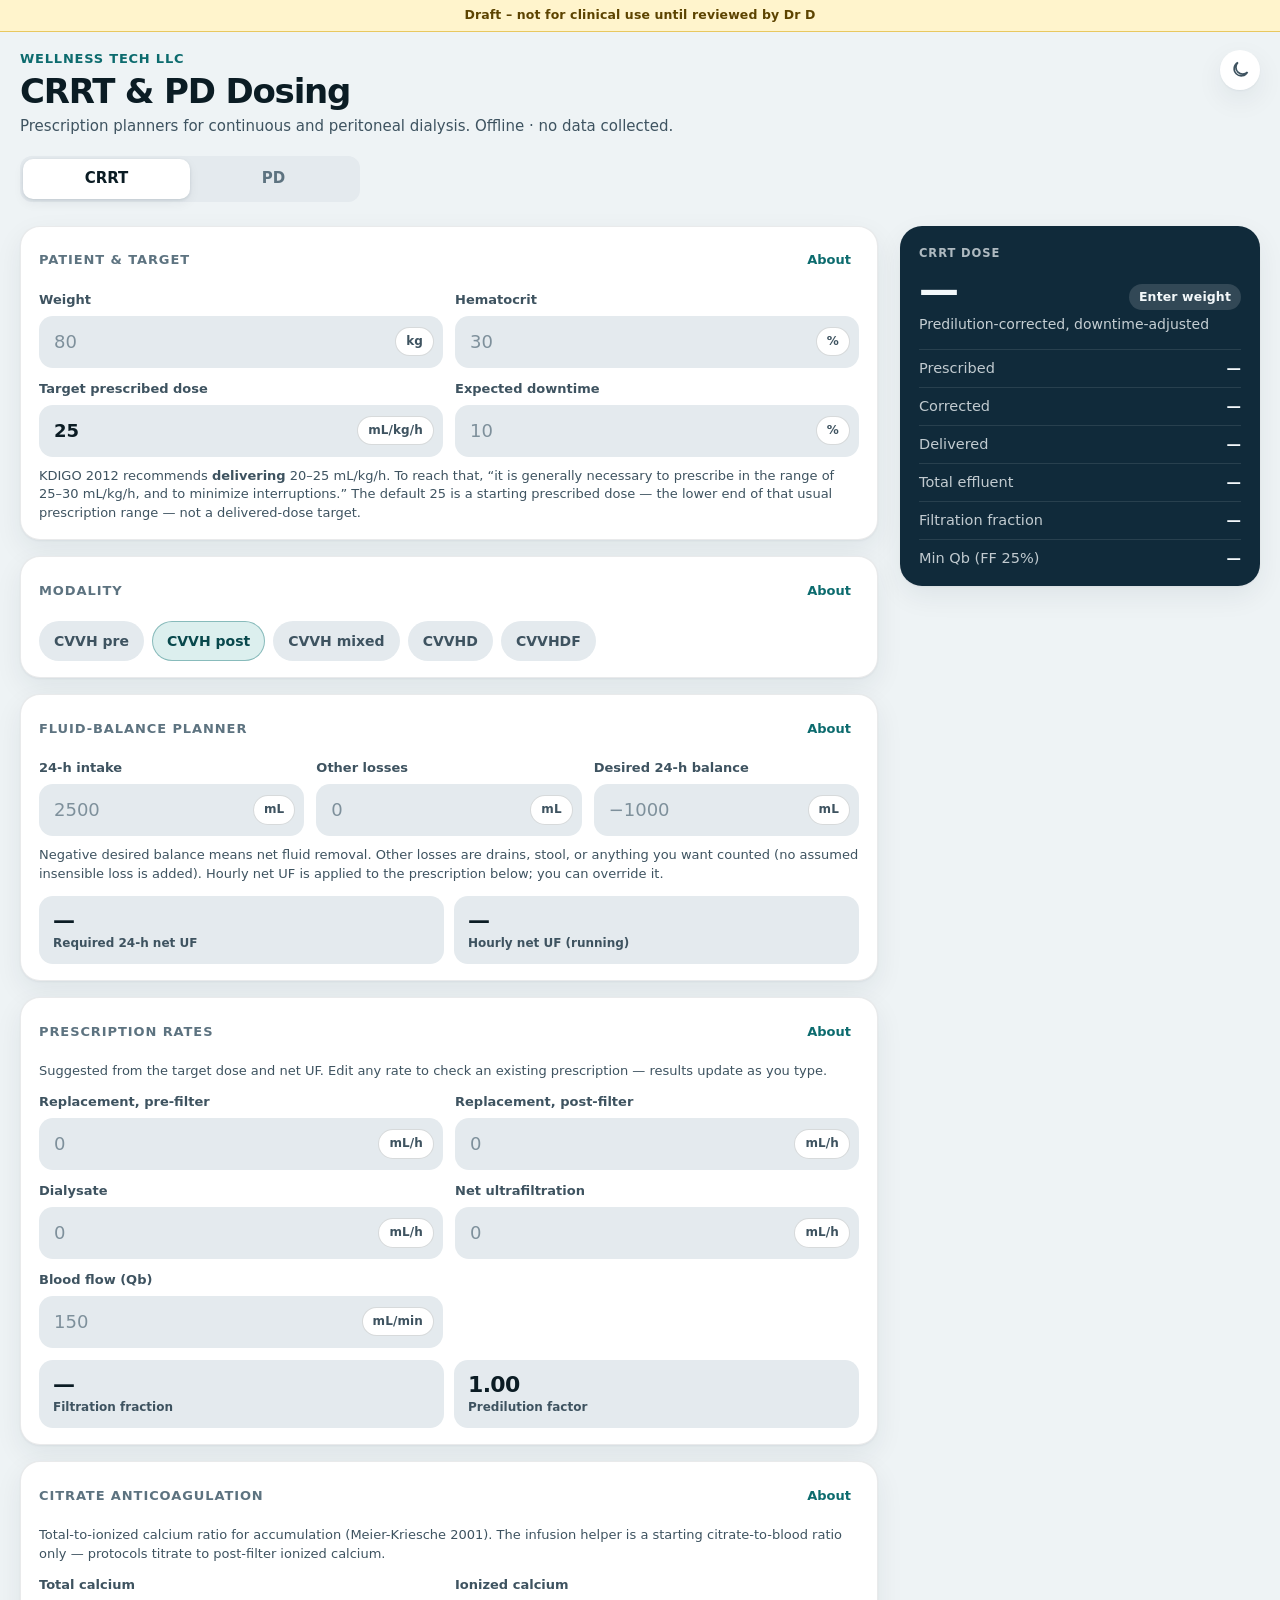
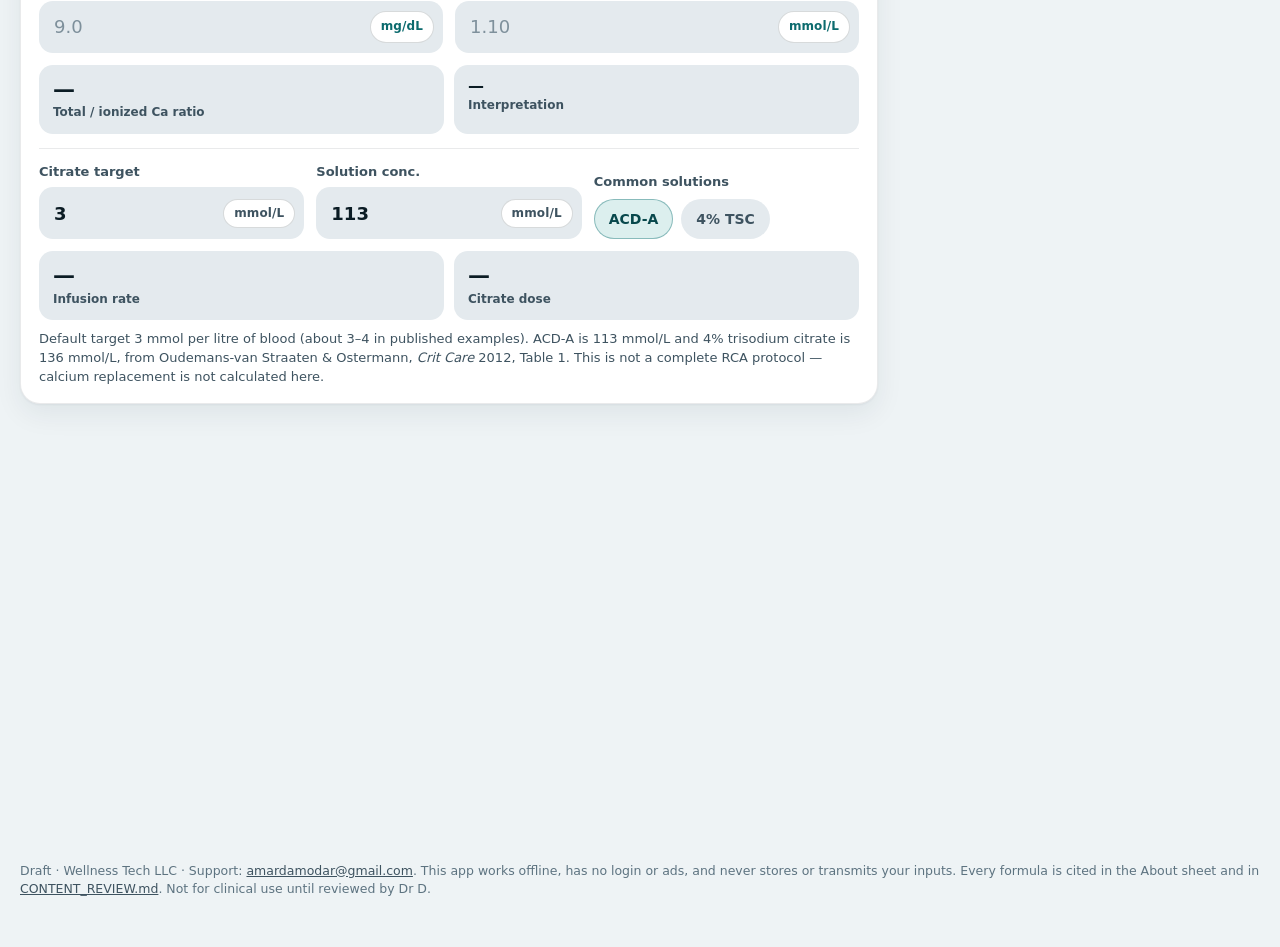
==== index.html @ 9e842cb0 "Initial draft of CRRT and PD Dosing. Offline PWA with cited CRRT and PD prescription planners, live " ====
<!DOCTYPE html>
<html lang="en">
<head>
  <meta charset="utf-8">
  <meta name="viewport" content="width=device-width, initial-scale=1, viewport-fit=cover">
  <meta name="color-scheme" content="light dark">
  <meta name="theme-color" content="#102a3a">
  <meta name="apple-mobile-web-app-capable" content="yes">
  <meta name="apple-mobile-web-app-status-bar-style" content="black-translucent">
  <meta name="apple-mobile-web-app-title" content="CRRT/PD">
  <meta name="description" content="Draft clinician tools for CRRT and peritoneal dialysis dosing. Offline, no login, no data collection. Not for clinical use until reviewed by Dr D.">
  <meta name="robots" content="noindex">
  <title>CRRT &amp; PD Dosing — Draft</title>
  <link rel="manifest" href="./manifest.json">
  <link rel="icon" type="image/png" href="./icons/favicon.png">
  <link rel="apple-touch-icon" href="./icons/apple-touch-icon.png">
  <link rel="stylesheet" href="./css/styles.css">
</head>
<body>
  <div class="draft-banner" id="draft-banner" role="status">Draft – not for clinical use until reviewed by Dr D</div>

  <header class="top">
    <div class="top-row">
      <div>
        <p class="eyebrow">Wellness Tech LLC</p>
        <h1>CRRT &amp; PD Dosing</h1>
        <p class="subhead">Prescription planners for continuous and peritoneal dialysis. Offline · no data collected.</p>
      </div>
      <button class="icon-btn" id="theme-btn" type="button" aria-label="Toggle dark mode" title="Toggle dark mode">
        <svg id="theme-icon" viewBox="0 0 24 24" fill="none" stroke="currentColor" stroke-width="2" stroke-linecap="round" aria-hidden="true">
          <path d="M21 14.5A8.5 8.5 0 1 1 9.5 3 7 7 0 0 0 21 14.5z"/>
        </svg>
      </button>
    </div>
    <div class="segment" id="tab-seg" data-value="crrt" role="tablist" aria-label="Modality">
      <div class="segment-pill" aria-hidden="true"></div>
      <button type="button" role="tab" id="tab-crrt" aria-selected="true" aria-controls="panel-crrt">CRRT</button>
      <button type="button" role="tab" id="tab-pd" aria-selected="false" aria-controls="panel-pd">PD</button>
    </div>
  </header>

  <!-- ═══════════════════════════════ CRRT ═══════════════════════════════ -->
  <section class="wrap panel active" id="panel-crrt" role="tabpanel" aria-labelledby="tab-crrt">
    <div class="col-main">

      <article class="card" id="crrt-target-card">
        <div class="card-h">
          <h2>Patient &amp; target</h2>
          <button type="button" class="about-btn" data-about="crrt-dose">About</button>
        </div>
        <div class="grid-2">
          <label class="field">
            <span class="field-label">Weight</span>
            <div class="field-control">
              <input id="c-wt" inputmode="decimal" enterkeyhint="next" autocomplete="off" placeholder="80" aria-label="Weight">
              <span class="unit-pill">kg</span>
            </div>
          </label>
          <label class="field">
            <span class="field-label">Hematocrit</span>
            <div class="field-control">
              <input id="c-hct" inputmode="decimal" enterkeyhint="next" autocomplete="off" placeholder="30" aria-label="Hematocrit">
              <span class="unit-pill">%</span>
            </div>
          </label>
          <label class="field">
            <span class="field-label">Target prescribed dose</span>
            <div class="field-control">
              <input id="c-target" inputmode="decimal" enterkeyhint="next" autocomplete="off" value="25" aria-label="Target prescribed dose">
              <span class="unit-pill">mL/kg/h</span>
            </div>
          </label>
          <label class="field">
            <span class="field-label">Expected downtime</span>
            <div class="field-control">
              <input id="c-down" inputmode="decimal" enterkeyhint="next" autocomplete="off" placeholder="10" aria-label="Expected downtime">
              <span class="unit-pill">%</span>
            </div>
          </label>
        </div>
        <p class="note">KDIGO 2012 recommends <strong>delivering</strong> 20–25 mL/kg/h. To reach that, “it is generally necessary to prescribe in the range of 25–30 mL/kg/h, and to minimize interruptions.” The default 25 is a starting prescribed dose — the lower end of that usual prescription range — not a delivered-dose target.</p>
      </article>

      <article class="card">
        <div class="card-h">
          <h2>Modality</h2>
          <button type="button" class="about-btn" data-about="crrt-modality">About</button>
        </div>
        <div class="chips" id="c-mod" role="radiogroup" aria-label="CRRT modality">
          <button type="button" class="chip" role="radio" aria-checked="false" data-mod="cvvh-pre">CVVH pre</button>
          <button type="button" class="chip is-on" role="radio" aria-checked="true" data-mod="cvvh-post">CVVH post</button>
          <button type="button" class="chip" role="radio" aria-checked="false" data-mod="cvvh-mixed">CVVH mixed</button>
          <button type="button" class="chip" role="radio" aria-checked="false" data-mod="cvvhd">CVVHD</button>
          <button type="button" class="chip" role="radio" aria-checked="false" data-mod="cvvhdf">CVVHDF</button>
        </div>
        <div class="slider-row hidden" id="c-pre-wrap">
          <div class="slider-head"><span>Predilution share of replacement</span><output id="c-pre-out">50%</output></div>
          <input type="range" id="c-pre-frac" min="0" max="100" value="50" step="5" aria-label="Predilution share of replacement">
          <p class="note">A starting split for you to adjust — not a guideline target.</p>
        </div>
        <div class="slider-row hidden" id="c-d-wrap">
          <div class="slider-head"><span>Dialysate share of remaining effluent</span><output id="c-d-out">50%</output></div>
          <input type="range" id="c-d-frac" min="0" max="100" value="50" step="5" aria-label="Dialysate share of remaining effluent">
          <p class="note">A starting split for you to adjust — not a guideline target.</p>
        </div>
      </article>

      <article class="card">
        <div class="card-h">
          <h2>Fluid-balance planner</h2>
          <button type="button" class="about-btn" data-about="crrt-uf">About</button>
        </div>
        <div class="grid-3">
          <label class="field">
            <span class="field-label">24-h intake</span>
            <div class="field-control">
              <input id="c-intake" inputmode="decimal" autocomplete="off" placeholder="2500" aria-label="24-hour intake">
              <span class="unit-pill">mL</span>
            </div>
          </label>
          <label class="field">
            <span class="field-label">Other losses</span>
            <div class="field-control">
              <input id="c-other" inputmode="decimal" autocomplete="off" placeholder="0" aria-label="Other losses">
              <span class="unit-pill">mL</span>
            </div>
          </label>
          <label class="field">
            <span class="field-label">Desired 24-h balance</span>
            <div class="field-control">
              <input id="c-bal" inputmode="decimal" autocomplete="off" placeholder="−1000" aria-label="Desired 24-hour fluid balance">
              <span class="unit-pill">mL</span>
            </div>
          </label>
        </div>
        <p class="note">Negative desired balance means net fluid removal. Other losses are drains, stool, or anything you want counted (no assumed insensible loss is added). Hourly net UF is applied to the prescription below; you can override it.</p>
        <div class="metric-grid" style="margin-top:12px">
          <div class="metric" id="c-uf-day-m"><div class="mv" id="c-uf-day">—</div><div class="ml">Required 24-h net UF</div></div>
          <div class="metric" id="c-uf-h-m"><div class="mv" id="c-uf-h">—</div><div class="ml">Hourly net UF (running)</div></div>
        </div>
      </article>

      <article class="card">
        <div class="card-h">
          <h2>Prescription rates</h2>
          <button type="button" class="about-btn" data-about="crrt-rates">About</button>
        </div>
        <p class="note" style="margin-top:0;margin-bottom:12px">Suggested from the target dose and net UF. Edit any rate to check an existing prescription — results update as you type.</p>
        <div class="grid-2">
          <label class="field">
            <span class="field-label">Replacement, pre-filter</span>
            <div class="field-control">
              <input id="c-qpre" inputmode="decimal" autocomplete="off" placeholder="0" aria-label="Pre-filter replacement">
              <span class="unit-pill">mL/h</span>
            </div>
          </label>
          <label class="field">
            <span class="field-label">Replacement, post-filter</span>
            <div class="field-control">
              <input id="c-qpost" inputmode="decimal" autocomplete="off" placeholder="0" aria-label="Post-filter replacement">
              <span class="unit-pill">mL/h</span>
            </div>
          </label>
          <label class="field">
            <span class="field-label">Dialysate</span>
            <div class="field-control">
              <input id="c-qd" inputmode="decimal" autocomplete="off" placeholder="0" aria-label="Dialysate rate">
              <span class="unit-pill">mL/h</span>
            </div>
          </label>
          <label class="field">
            <span class="field-label">Net ultrafiltration</span>
            <div class="field-control">
              <input id="c-qnet" inputmode="decimal" autocomplete="off" placeholder="0" aria-label="Net ultrafiltration">
              <span class="unit-pill">mL/h</span>
            </div>
          </label>
          <label class="field">
            <span class="field-label">Blood flow (Qb)</span>
            <div class="field-control">
              <input id="c-qb" inputmode="decimal" autocomplete="off" placeholder="150" aria-label="Blood flow">
              <span class="unit-pill">mL/min</span>
            </div>
          </label>
        </div>
        <p class="note" id="c-qb-hint"></p>
        <div class="metric-grid" style="margin-top:12px">
          <div class="metric" id="c-ff-m"><div class="mv" id="c-ff">—</div><div class="ml">Filtration fraction</div></div>
          <div class="metric"><div class="mv" id="c-df">—</div><div class="ml">Predilution factor</div></div>
        </div>
      </article>

      <article class="card">
        <div class="card-h">
          <h2>Citrate anticoagulation</h2>
          <button type="button" class="about-btn" data-about="citrate">About</button>
        </div>
        <p class="note" style="margin-top:0;margin-bottom:12px">Total-to-ionized calcium ratio for accumulation (Meier-Kriesche 2001). The infusion helper is a starting citrate-to-blood ratio only — protocols titrate to post-filter ionized calcium.</p>
        <div class="grid-2">
          <label class="field">
            <span class="field-label">Total calcium</span>
            <div class="field-control">
              <input id="c-tca" inputmode="decimal" autocomplete="off" placeholder="9.0" aria-label="Total calcium">
              <button type="button" class="unit-pill btn" id="c-tca-u" data-unit="mg/dL" aria-label="Total calcium unit">mg/dL</button>
            </div>
          </label>
          <label class="field">
            <span class="field-label">Ionized calcium</span>
            <div class="field-control">
              <input id="c-ica" inputmode="decimal" autocomplete="off" placeholder="1.10" aria-label="Ionized calcium">
              <button type="button" class="unit-pill btn" id="c-ica-u" data-unit="mmol/L" aria-label="Ionized calcium unit">mmol/L</button>
            </div>
          </label>
        </div>
        <div class="metric-grid" style="margin-top:12px">
          <div class="metric" id="c-ratio-m"><div class="mv" id="c-ratio">—</div><div class="ml">Total / ionized Ca ratio</div></div>
          <div class="metric"><div class="mv" id="c-ratio-st" style="font-size:16px">—</div><div class="ml">Interpretation</div></div>
        </div>
        <hr class="sep">
        <div class="grid-3">
          <label class="field">
            <span class="field-label">Citrate target</span>
            <div class="field-control">
              <input id="c-cit-t" inputmode="decimal" autocomplete="off" value="3" aria-label="Citrate target in blood">
              <span class="unit-pill">mmol/L</span>
            </div>
          </label>
          <label class="field">
            <span class="field-label">Solution conc.</span>
            <div class="field-control">
              <input id="c-cit-s" inputmode="decimal" autocomplete="off" value="113" aria-label="Citrate solution concentration">
              <span class="unit-pill">mmol/L</span>
            </div>
          </label>
          <div class="field" style="justify-content:flex-end">
            <span class="field-label">Common solutions</span>
            <div class="chips" style="margin-top:2px">
              <button type="button" class="chip is-on" id="c-acda" data-sol="113">ACD-A</button>
              <button type="button" class="chip" id="c-tsc" data-sol="136">4% TSC</button>
            </div>
          </div>
        </div>
        <div class="metric-grid" style="margin-top:12px">
          <div class="metric"><div class="mv" id="c-cit-r">—</div><div class="ml">Infusion rate</div></div>
          <div class="metric"><div class="mv" id="c-cit-m">—</div><div class="ml">Citrate dose</div></div>
        </div>
        <p class="note">Default target 3 mmol per litre of blood (about 3–4 in published examples). ACD-A is 113 mmol/L and 4% trisodium citrate is 136 mmol/L, from Oudemans-van Straaten &amp; Ostermann, <em>Crit Care</em> 2012, Table 1. This is not a complete RCA protocol — calcium replacement is not calculated here.</p>
      </article>
    </div>

    <aside class="sticky-result" id="c-sticky" aria-live="polite">
      <div class="kicker">CRRT dose</div>
      <div class="result-hero">
        <div><span class="value" id="c-hero">—</span><span class="unit" id="c-hero-u"></span></div>
        <span class="status-chip info" id="c-hero-chip">Enter weight</span>
      </div>
      <p class="result-label" id="c-hero-lbl">Delivered effluent dose</p>
      <div class="result-rows">
        <div class="result-row"><span class="rk">Prescribed</span><span class="rv" id="c-r-pres">—</span></div>
        <div class="result-row"><span class="rk">Corrected</span><span class="rv" id="c-r-corr">—</span></div>
        <div class="result-row"><span class="rk">Delivered</span><span class="rv" id="c-r-del">—</span></div>
        <div class="result-row"><span class="rk">Total effluent</span><span class="rv" id="c-r-qeff">—</span></div>
        <div class="result-row"><span class="rk">Filtration fraction</span><span class="rv" id="c-r-ff">—</span></div>
        <div class="result-row"><span class="rk">Min Qb (FF 25%)</span><span class="rv" id="c-r-qbmin">—</span></div>
      </div>
    </aside>
  </section>

  <!-- ═══════════════════════════════ PD ═══════════════════════════════ -->
  <section class="wrap panel" id="panel-pd" role="tabpanel" aria-labelledby="tab-pd" hidden>
    <div class="col-main">

      <article class="card">
        <div class="card-h">
          <h2>Patient</h2>
          <button type="button" class="about-btn" data-about="pd-anthro">About</button>
        </div>
        <div class="grid-2">
          <label class="field">
            <span class="field-label">Age</span>
            <div class="field-control">
              <input id="p-age" inputmode="decimal" autocomplete="off" placeholder="60" aria-label="Age">
              <span class="unit-pill">years</span>
            </div>
          </label>
          <div class="field">
            <span class="field-label">Sex</span>
            <div class="chips" id="p-sex" role="radiogroup" aria-label="Sex" style="margin-top:4px">
              <button type="button" class="chip is-on" role="radio" aria-checked="true" data-sex="m">Male</button>
              <button type="button" class="chip" role="radio" aria-checked="false" data-sex="f">Female</button>
            </div>
          </div>
          <label class="field">
            <span class="field-label">Height</span>
            <div class="field-control">
              <input id="p-ht" inputmode="decimal" autocomplete="off" placeholder="170" aria-label="Height">
              <span class="unit-pill">cm</span>
            </div>
          </label>
          <label class="field">
            <span class="field-label">Weight</span>
            <div class="field-control">
              <input id="p-wt" inputmode="decimal" autocomplete="off" placeholder="70" aria-label="Weight">
              <span class="unit-pill">kg</span>
            </div>
          </label>
        </div>
        <div class="metric-grid" style="margin-top:12px">
          <div class="metric"><div class="mv" id="p-v">—</div><div class="ml">Watson V (urea volume)</div></div>
          <div class="metric"><div class="mv" id="p-bsa">—</div><div class="ml">BSA Mosteller (DuBois shown)</div></div>
        </div>
      </article>

      <article class="card">
        <div class="card-h">
          <h2>Prescription planner</h2>
          <button type="button" class="about-btn" data-about="pd-rx">About</button>
        </div>
        <div class="chips" id="p-mod" role="radiogroup" aria-label="PD modality">
          <button type="button" class="chip is-on" role="radio" aria-checked="true" data-pmod="capd">CAPD</button>
          <button type="button" class="chip" role="radio" aria-checked="false" data-pmod="apd">APD</button>
        </div>

        <div id="p-capd" style="margin-top:14px">
          <div class="grid-3">
            <label class="field">
              <span class="field-label">Exchanges</span>
              <div class="field-control">
                <input id="p-nex" inputmode="decimal" autocomplete="off" value="4" aria-label="Number of CAPD exchanges">
                <span class="unit-pill">/day</span>
              </div>
            </label>
            <label class="field">
              <span class="field-label">Fill volume</span>
              <div class="field-control">
                <input id="p-fill" inputmode="decimal" autocomplete="off" value="2" aria-label="CAPD fill volume">
                <span class="unit-pill">L</span>
              </div>
            </label>
            <label class="field">
              <span class="field-label">Dwell</span>
              <div class="field-control">
                <input id="p-dwell" inputmode="decimal" autocomplete="off" value="6" aria-label="CAPD dwell">
                <span class="unit-pill">h</span>
              </div>
            </label>
          </div>
          <div class="grid-2" style="margin-top:12px">
            <label class="field">
              <span class="field-label">Dextrose (day bags)</span>
              <div class="field-control">
                <input id="p-dex" inputmode="decimal" autocomplete="off" value="2.5" aria-label="Day-bag dextrose percent">
                <span class="unit-pill">%</span>
              </div>
            </label>
            <div class="field">
              <span class="field-label">Long-dwell icodextrin</span>
              <div class="chips" style="margin-top:4px">
                <button type="button" class="chip" id="p-ico" aria-pressed="false">Icodextrin 7.5%, 1 bag</button>
              </div>
            </div>
          </div>
        </div>

        <div id="p-apd" class="hidden" style="margin-top:14px">
          <div class="grid-3">
            <label class="field">
              <span class="field-label">Night cycles</span>
              <div class="field-control">
                <input id="p-cyc" inputmode="decimal" autocomplete="off" value="5" aria-label="Night cycles">
                <span class="unit-pill"></span>
              </div>
            </label>
            <label class="field">
              <span class="field-label">Night fill</span>
              <div class="field-control">
                <input id="p-nfill" inputmode="decimal" autocomplete="off" value="2" aria-label="Night fill volume">
                <span class="unit-pill">L</span>
              </div>
            </label>
            <label class="field">
              <span class="field-label">Night dwell</span>
              <div class="field-control">
                <input id="p-ndwell" inputmode="decimal" autocomplete="off" value="1.5" aria-label="Night dwell">
                <span class="unit-pill">h</span>
              </div>
            </label>
            <label class="field">
              <span class="field-label">Night dextrose</span>
              <div class="field-control">
                <input id="p-ndex" inputmode="decimal" autocomplete="off" value="1.5" aria-label="Night dextrose percent">
                <span class="unit-pill">%</span>
              </div>
            </label>
            <label class="field">
              <span class="field-label">Last fill (day)</span>
              <div class="field-control">
                <input id="p-lfill" inputmode="decimal" autocomplete="off" value="2" aria-label="Last fill volume">
                <span class="unit-pill">L</span>
              </div>
            </label>
            <label class="field">
              <span class="field-label">Last-fill dwell</span>
              <div class="field-control">
                <input id="p-ldwell" inputmode="decimal" autocomplete="off" value="14" aria-label="Last fill dwell">
                <span class="unit-pill">h</span>
              </div>
            </label>
          </div>
          <div class="chips" style="margin-top:12px">
            <button type="button" class="chip is-on" id="p-lico" aria-pressed="true">Last fill: icodextrin 7.5%</button>
          </div>
        </div>

        <div class="grid-2" style="margin-top:12px">
          <label class="field">
            <span class="field-label">24-h net ultrafiltration</span>
            <div class="field-control">
              <input id="p-uf" inputmode="decimal" autocomplete="off" placeholder="1.0" aria-label="24-hour net ultrafiltration">
              <span class="unit-pill">L</span>
            </div>
          </label>
          <div class="metric" style="align-self:end">
            <div class="mv" id="p-vol">—</div>
            <div class="ml">Instilled / estimated drain</div>
          </div>
        </div>
      </article>

      <article class="card">
        <div class="card-h">
          <h2>Clearances</h2>
          <button type="button" class="about-btn" data-about="pd-ktv">About</button>
        </div>
        <p class="note" style="margin-top:0;margin-bottom:12px">Enter D/P urea from a <strong>24-hour collection on this prescription</strong>. A 4-hour PET D/P will overestimate clearance on short APD cycles — this planner does not apply an uncited dwell-time adjustment.</p>
        <div class="grid-2">
          <label class="field">
            <span class="field-label">D/P urea (24-h)</span>
            <div class="field-control">
              <input id="p-dpur" inputmode="decimal" autocomplete="off" placeholder="0.90" aria-label="D over P urea">
              <span class="unit-pill">ratio</span>
            </div>
          </label>
          <label class="field">
            <span class="field-label">D/P creatinine (24-h)</span>
            <div class="field-control">
              <input id="p-dpcr" inputmode="decimal" autocomplete="off" placeholder="0.70" aria-label="D over P creatinine">
              <span class="unit-pill">ratio</span>
            </div>
          </label>
          <label class="field">
            <span class="field-label">24-h urine volume</span>
            <div class="field-control">
              <input id="p-uvol" inputmode="decimal" autocomplete="off" placeholder="0" aria-label="24-hour urine volume">
              <span class="unit-pill">L</span>
            </div>
          </label>
          <label class="field">
            <span class="field-label">U/P urea</span>
            <div class="field-control">
              <input id="p-upur" inputmode="decimal" autocomplete="off" placeholder="" aria-label="U over P urea">
              <span class="unit-pill">ratio</span>
            </div>
          </label>
          <label class="field">
            <span class="field-label">U/P creatinine</span>
            <div class="field-control">
              <input id="p-upcr" inputmode="decimal" autocomplete="off" placeholder="" aria-label="U over P creatinine">
              <span class="unit-pill">ratio</span>
            </div>
          </label>
        </div>
        <div class="metric-grid" style="margin-top:12px">
          <div class="metric" id="p-ktv-m"><div class="mv" id="p-ktv">—</div><div class="ml">Weekly Kt/V urea (total)</div></div>
          <div class="metric"><div class="mv" id="p-crcl">—</div><div class="ml">Weekly CrCl (L/wk/1.73 m²)</div></div>
        </div>
        <div class="callout" id="p-ispd" hidden></div>
        <p class="note" id="p-ktv-detail"></p>
      </article>

      <article class="card">
        <div class="card-h">
          <h2>PET interpretation</h2>
          <button type="button" class="about-btn" data-about="pet">About</button>
        </div>
        <div class="grid-2">
          <label class="field">
            <span class="field-label">4-h D/P creatinine</span>
            <div class="field-control">
              <input id="p-pet-dp" inputmode="decimal" autocomplete="off" placeholder="0.65" aria-label="Four-hour D over P creatinine">
              <span class="unit-pill">ratio</span>
            </div>
          </label>
          <label class="field">
            <span class="field-label">4-h D/D₀ glucose</span>
            <div class="field-control">
              <input id="p-pet-dd" inputmode="decimal" autocomplete="off" placeholder="0.38" aria-label="Four-hour D over D0 glucose">
              <span class="unit-pill">ratio</span>
            </div>
          </label>
        </div>
        <p class="note">Or enter concentrations and we will compute the ratios.</p>
        <div class="grid-2">
          <label class="field">
            <span class="field-label">Dialysate Cr (4 h)</span>
            <div class="field-control">
              <input id="p-pet-dcr" inputmode="decimal" autocomplete="off" aria-label="Dialysate creatinine at 4 hours">
              <span class="unit-pill">same unit</span>
            </div>
          </label>
          <label class="field">
            <span class="field-label">Plasma Cr</span>
            <div class="field-control">
              <input id="p-pet-pcr" inputmode="decimal" autocomplete="off" aria-label="Plasma creatinine">
              <span class="unit-pill">same unit</span>
            </div>
          </label>
          <label class="field">
            <span class="field-label">Dialysate glucose (4 h)</span>
            <div class="field-control">
              <input id="p-pet-g4" inputmode="decimal" autocomplete="off" aria-label="Dialysate glucose at 4 hours">
              <span class="unit-pill">same unit</span>
            </div>
          </label>
          <label class="field">
            <span class="field-label">Dialysate glucose (0 h)</span>
            <div class="field-control">
              <input id="p-pet-g0" inputmode="decimal" autocomplete="off" aria-label="Dialysate glucose at 0 hours">
              <span class="unit-pill">same unit</span>
            </div>
          </label>
        </div>
        <div class="grid-2" style="margin-top:12px">
          <label class="field">
            <span class="field-label">4-h PET net UF</span>
            <div class="field-control">
              <input id="p-pet-uf" inputmode="decimal" autocomplete="off" placeholder="" aria-label="PET net ultrafiltration">
              <span class="unit-pill">mL</span>
            </div>
          </label>
          <div class="field">
            <span class="field-label">PET glucose / dextrose</span>
            <div class="chips" id="p-pet-dex" role="radiogroup" aria-label="PET dextrose" style="margin-top:4px">
              <button type="button" class="chip is-on" role="radio" aria-checked="true" data-petdex="2.5">2.5% / 2.27%</button>
              <button type="button" class="chip" role="radio" aria-checked="false" data-petdex="4.25">4.25% / 3.86%</button>
            </div>
          </div>
        </div>
        <div style="margin-top:14px">
          <span class="badge" id="p-pet-badge">—</span>
          <span class="badge" id="p-pet-glu" style="margin-left:6px" hidden></span>
        </div>
        <div class="callout" id="p-pet-imp" hidden></div>
        <p class="note" id="p-pet-notes"></p>
      </article>

      <article class="card">
        <div class="card-h">
          <h2>Fluid balance &amp; exposure</h2>
          <button type="button" class="about-btn" data-about="pd-fluid">About</button>
        </div>
        <div class="grid-2">
          <label class="field">
            <span class="field-label">24-h intake</span>
            <div class="field-control">
              <input id="p-intake" inputmode="decimal" autocomplete="off" placeholder="2000" aria-label="PD 24-hour intake">
              <span class="unit-pill">mL</span>
            </div>
          </label>
          <label class="field">
            <span class="field-label">Other losses</span>
            <div class="field-control">
              <input id="p-other" inputmode="decimal" autocomplete="off" placeholder="0" aria-label="PD other losses">
              <span class="unit-pill">mL</span>
            </div>
          </label>
        </div>
        <div class="metric-grid" style="margin-top:12px">
          <div class="metric" id="p-bal-m"><div class="mv" id="p-bal">—</div><div class="ml">Estimated 24-h fluid balance</div></div>
          <div class="metric"><div class="mv" id="p-glu">—</div><div class="ml">Dextrose instilled (not absorbed)</div></div>
          <div class="metric"><div class="mv" id="p-ico-g">—</div><div class="ml">Icodextrin instilled</div></div>
        </div>
        <p class="note">Grams are labeled instilled exposure, not absorption. Absorbed glucose is omitted because a cited method for a mixed daily prescription would need measured drain glucose.</p>
      </article>
    </div>

    <aside class="sticky-result" id="p-sticky" aria-live="polite">
      <div class="kicker">PD weekly Kt/V urea</div>
      <div class="result-hero">
        <div><span class="value" id="p-hero">—</span><span class="unit" id="p-hero-u"></span></div>
        <span class="status-chip info" id="p-hero-chip">Enter V and D/P</span>
      </div>
      <p class="result-label">Person-centred (ISPD 2020), not a single cutoff</p>
      <div class="result-rows">
        <div class="result-row"><span class="rk">Peritoneal Kt/V</span><span class="rv" id="p-r-p">—</span></div>
        <div class="result-row"><span class="rk">Residual Kt/V</span><span class="rv" id="p-r-r">—</span></div>
        <div class="result-row"><span class="rk">Historical 1.7 figure</span><span class="rv" id="p-r-17">—</span></div>
        <div class="result-row"><span class="rk">CrCl (Mosteller)</span><span class="rv" id="p-r-cr">—</span></div>
        <div class="result-row"><span class="rk">CrCl (DuBois)</span><span class="rv" id="p-r-crd">—</span></div>
        <div class="result-row"><span class="rk">Drain for historical 1.7</span><span class="rv" id="p-r-dr">—</span></div>
      </div>
    </aside>
  </section>

  <div class="dock" id="dock" aria-hidden="false">
    <div>
      <div class="dl" id="dock-l">Delivered CRRT dose</div>
      <div><span class="dv" id="dock-v">—</span><span class="du" id="dock-u"></span></div>
    </div>
    <span class="status-chip info" id="dock-chip">Enter weight</span>
  </div>

  <footer class="foot">
    <p>Draft · Wellness Tech LLC · Support:
      <a href="mailto:amardamodar@gmail.com">amardamodar@gmail.com</a>.
      This app works offline, has no login or ads, and never stores or transmits your inputs.
      Every formula is cited in the About sheet and in
      <a href="./CONTENT_REVIEW.md">CONTENT_REVIEW.md</a>.
      Not for clinical use until reviewed by Dr D.
    </p>
  </footer>

  <div class="overlay" id="overlay" hidden></div>
  <div class="sheet" id="sheet" role="dialog" aria-modal="true" aria-labelledby="sheet-title" hidden>
    <div class="sheet-handle" aria-hidden="true"></div>
    <button type="button" class="sheet-close" id="sheet-close" aria-label="Close">×</button>
    <h3 id="sheet-title"></h3>
    <div id="sheet-body"></div>
  </div>

  <script src="./js/config.js"></script>
  <script src="./js/formulas.js"></script>
  <script src="./js/app.js"></script>
  <script>
    if ("serviceWorker" in navigator) {
      window.addEventListener("load", function () {
        navigator.serviceWorker.register("./sw.js");
      });
    }
  </script>
</body>
</html>
---- css/styles.css ----
/* CRRT & PD Dosing — native-feeling, calm teal/navy. No medical math here. */

:root {
  --bg: #eef3f5;
  --bg-elevated: #ffffff;
  --bg-sunken: #e4eaee;
  --ink: #0b1c24;
  --ink-secondary: #3e5360;
  --ink-tertiary: #5d7380;
  --teal: #0c6b6e;
  --teal-deep: #08484c;
  --teal-soft: #dcefee;
  --teal-mid: #14908c;
  --navy: #102a3a;
  --amber: #9a4d08;
  --amber-bg: #fff1d6;
  --amber-ink: #6b3500;
  --red: #b42318;
  --red-bg: #fdeceb;
  --red-ink: #8b1a12;
  --green: #0e6f4c;
  --green-bg: #e3f5ed;
  --green-ink: #0a5a3d;
  --draft-bg: #fff4cc;
  --draft-ink: #5c4300;
  --draft-border: #e8c860;
  --hairline: rgba(11, 28, 36, 0.09);
  --hairline-strong: rgba(11, 28, 36, 0.16);
  --shadow: 0 1px 2px rgba(16, 42, 58, 0.05), 0 10px 28px rgba(16, 42, 58, 0.07);
  --shadow-sheet: 0 -8px 40px rgba(16, 42, 58, 0.18);
  --radius-card: 20px;
  --radius-ctl: 14px;
  --radius-pill: 999px;
  --field-h: 52px;
  --seg-h: 40px;
  --font: -apple-system, BlinkMacSystemFont, "SF Pro Display", "SF Pro Text",
    "Segoe UI", system-ui, "Helvetica Neue", Helvetica, Arial, sans-serif;
  --ease: cubic-bezier(0.22, 1, 0.36, 1);
  --dur: 220ms;
  --safe-t: env(safe-area-inset-top, 0px);
  --safe-b: env(safe-area-inset-bottom, 0px);
  --safe-l: env(safe-area-inset-left, 0px);
  --safe-r: env(safe-area-inset-right, 0px);
  --sticky-h: 76px;
  color-scheme: light;
}

[data-theme="dark"] {
  --bg: #071016;
  --bg-elevated: #101a22;
  --bg-sunken: #0b141b;
  --ink: #e8f0f3;
  --ink-secondary: #b0c2cb;
  --ink-tertiary: #87a0ab;
  --teal: #3dbab4;
  --teal-deep: #1f8a85;
  --teal-soft: #153230;
  --teal-mid: #4fd0c9;
  --navy: #c5d8e0;
  --amber: #f0b354;
  --amber-bg: #3a2a12;
  --amber-ink: #f8d7a0;
  --red: #f07167;
  --red-bg: #3a1614;
  --red-ink: #f5b4af;
  --green: #4ecf97;
  --green-bg: #123328;
  --green-ink: #b6ecd4;
  --draft-bg: #3a3110;
  --draft-ink: #f3e1a0;
  --draft-border: #7a6820;
  --hairline: rgba(232, 240, 243, 0.1);
  --hairline-strong: rgba(232, 240, 243, 0.18);
  --shadow: 0 1px 2px rgba(0, 0, 0, 0.3), 0 12px 32px rgba(0, 0, 0, 0.35);
  --shadow-sheet: 0 -8px 40px rgba(0, 0, 0, 0.5);
  color-scheme: dark;
}

@media (prefers-color-scheme: dark) {
  :root:not([data-theme="light"]) {
    --bg: #071016;
    --bg-elevated: #101a22;
    --bg-sunken: #0b141b;
    --ink: #e8f0f3;
    --ink-secondary: #b0c2cb;
    --ink-tertiary: #87a0ab;
    --teal: #3dbab4;
    --teal-deep: #1f8a85;
    --teal-soft: #153230;
    --teal-mid: #4fd0c9;
    --navy: #c5d8e0;
    --amber: #f0b354;
    --amber-bg: #3a2a12;
    --amber-ink: #f8d7a0;
    --red: #f07167;
    --red-bg: #3a1614;
    --red-ink: #f5b4af;
    --green: #4ecf97;
    --green-bg: #123328;
    --green-ink: #b6ecd4;
    --draft-bg: #3a3110;
    --draft-ink: #f3e1a0;
    --draft-border: #7a6820;
    --hairline: rgba(232, 240, 243, 0.1);
    --hairline-strong: rgba(232, 240, 243, 0.18);
    --shadow: 0 1px 2px rgba(0, 0, 0, 0.3), 0 12px 32px rgba(0, 0, 0, 0.35);
    --shadow-sheet: 0 -8px 40px rgba(0, 0, 0, 0.5);
    color-scheme: dark;
  }
}

* { box-sizing: border-box; margin: 0; padding: 0; }

html, body {
  background: var(--bg);
  color: var(--ink);
  font-family: var(--font);
  font-size: 16px;
  line-height: 1.45;
  -webkit-font-smoothing: antialiased;
  -moz-osx-font-smoothing: grayscale;
  min-height: 100%;
  min-height: 100dvh;
}

body {
  padding-top: var(--safe-t);
  padding-bottom: calc(var(--safe-b) + var(--sticky-h) + 12px);
  padding-left: var(--safe-l);
  padding-right: var(--safe-r);
}

img, svg { display: block; max-width: 100%; }
button { font: inherit; color: inherit; background: none; border: 0; cursor: pointer; }
a { color: var(--teal); }

/* ── Draft banner ── */
.draft-banner {
  position: sticky;
  top: var(--safe-t);
  z-index: 40;
  background: var(--draft-bg);
  color: var(--draft-ink);
  border-bottom: 1px solid var(--draft-border);
  text-align: center;
  font-size: 12.5px;
  font-weight: 600;
  letter-spacing: 0.01em;
  padding: 7px 16px;
  line-height: 1.35;
}

/* ── Header ── */
.top {
  max-width: 1180px;
  margin: 0 auto;
  padding: 18px 20px 8px;
}
.top-row {
  display: flex;
  align-items: flex-start;
  justify-content: space-between;
  gap: 12px;
}
.eyebrow {
  font-size: 13px;
  font-weight: 600;
  letter-spacing: 0.06em;
  text-transform: uppercase;
  color: var(--teal);
  margin-bottom: 4px;
}
h1 {
  font-size: 34px;
  font-weight: 700;
  letter-spacing: -0.035em;
  line-height: 1.1;
  color: var(--ink);
}
.subhead {
  margin-top: 6px;
  color: var(--ink-secondary);
  font-size: 15px;
}
.icon-btn {
  width: 40px;
  height: 40px;
  border-radius: 50%;
  display: grid;
  place-items: center;
  background: var(--bg-elevated);
  box-shadow: var(--shadow);
  color: var(--ink-secondary);
  flex-shrink: 0;
  transition: transform var(--dur) var(--ease), background var(--dur) var(--ease);
}
.icon-btn:hover { transform: scale(1.04); }
.icon-btn:focus-visible { outline: 2px solid var(--teal); outline-offset: 2px; }
.icon-btn svg { width: 20px; height: 20px; }

/* ── Segmented control ── */
.segment {
  position: relative;
  display: grid;
  grid-template-columns: 1fr 1fr;
  background: var(--bg-sunken);
  border-radius: 12px;
  padding: 3px;
  height: calc(var(--seg-h) + 6px);
  margin: 18px 0 8px;
  isolation: isolate;
}
.segment-pill {
  position: absolute;
  top: 3px;
  left: 3px;
  width: calc(50% - 3px);
  height: var(--seg-h);
  background: var(--bg-elevated);
  border-radius: 10px;
  box-shadow: 0 1px 3px rgba(16, 42, 58, 0.12), 0 4px 12px rgba(16, 42, 58, 0.06);
  transform: translateX(0);
  transition: transform var(--dur) var(--ease);
  z-index: 0;
  pointer-events: none;
}
.segment[data-value="pd"] .segment-pill { transform: translateX(100%); }
.segment button {
  position: relative;
  z-index: 1;
  border-radius: 10px;
  font-weight: 600;
  font-size: 15px;
  color: var(--ink-tertiary);
  transition: color var(--dur) var(--ease);
}
.segment button[aria-selected="true"] { color: var(--ink); }
.segment button:focus-visible { outline: 2px solid var(--teal); outline-offset: -2px; }

/* ── Layout ── */
.wrap {
  max-width: 1180px;
  margin: 0 auto;
  padding: 8px 20px 24px;
  display: grid;
  gap: 16px;
}
@media (min-width: 960px) {
  body { padding-bottom: calc(var(--safe-b) + 24px); }
  .wrap {
    grid-template-columns: 1fr 360px;
    align-items: start;
    gap: 22px;
  }
  .col-main { display: contents; }
  .col-main > * { grid-column: 1; }
  .sticky-result {
    grid-column: 2;
    grid-row: 1 / span 20;
    position: sticky;
    top: calc(var(--safe-t) + 48px);
    align-self: start;
  }
}

.panel { display: none; }
.panel.active { display: block; }
.panel.active .col-main,
.panel.active.wrap { display: grid; gap: 16px; }
@media (min-width: 960px) {
  .panel.active.wrap {
    grid-template-columns: 1fr 360px;
    gap: 22px;
  }
}

/* ── Cards ── */
.card {
  background: var(--bg-elevated);
  border-radius: var(--radius-card);
  box-shadow: var(--shadow);
  padding: 18px 18px 16px;
  border: 1px solid var(--hairline);
}
.card + .card { margin-top: 0; }
.col-main { display: grid; gap: 16px; }
.card-h {
  display: flex;
  align-items: baseline;
  justify-content: space-between;
  gap: 8px;
  margin-bottom: 14px;
}
.card-h h2 {
  font-size: 13px;
  font-weight: 700;
  letter-spacing: 0.07em;
  text-transform: uppercase;
  color: var(--ink-tertiary);
}
.about-btn {
  font-size: 13px;
  font-weight: 600;
  color: var(--teal);
  padding: 4px 8px;
  border-radius: 8px;
  min-height: 32px;
}
.about-btn:hover { background: var(--teal-soft); }
.about-btn:focus-visible { outline: 2px solid var(--teal); outline-offset: 1px; }

.note, .caveat {
  font-size: 13px;
  color: var(--ink-secondary);
  margin-top: 10px;
  line-height: 1.45;
}
.caveat strong { color: var(--ink); font-weight: 600; }

/* ── Fields ── */
.grid-2, .grid-3 {
  display: grid;
  gap: 12px;
}
.grid-2 { grid-template-columns: 1fr 1fr; }
.grid-3 { grid-template-columns: 1fr 1fr 1fr; }
@media (max-width: 520px) {
  .grid-3 { grid-template-columns: 1fr 1fr; }
  .grid-3 .span-2 { grid-column: 1 / -1; }
}

.field { display: flex; flex-direction: column; gap: 6px; }
.field-label {
  font-size: 13px;
  font-weight: 600;
  color: var(--ink-secondary);
}
.field-control {
  display: flex;
  align-items: center;
  height: var(--field-h);
  background: var(--bg-sunken);
  border-radius: var(--radius-ctl);
  border: 1.5px solid transparent;
  transition: border-color var(--dur) var(--ease), background var(--dur) var(--ease), box-shadow var(--dur) var(--ease);
  overflow: hidden;
}
.field-control:focus-within {
  border-color: var(--teal);
  background: var(--bg-elevated);
  box-shadow: 0 0 0 3px color-mix(in srgb, var(--teal) 25%, transparent);
}
.field-control input {
  flex: 1;
  min-width: 0;
  height: 100%;
  border: 0;
  background: transparent;
  color: var(--ink);
  font-family: inherit;
  font-size: 18px;
  font-weight: 560;
  font-variant-numeric: tabular-nums;
  padding: 0 14px;
  outline: none;
  -webkit-appearance: none;
  appearance: none;
}
.field-control input::placeholder { color: var(--ink-tertiary); font-weight: 450; opacity: 0.75; }
.unit-pill {
  flex-shrink: 0;
  margin-right: 8px;
  padding: 5px 10px;
  border-radius: var(--radius-pill);
  background: var(--bg-elevated);
  border: 1px solid var(--hairline-strong);
  color: var(--ink-secondary);
  font-size: 12px;
  font-weight: 650;
  letter-spacing: 0.01em;
  white-space: nowrap;
}
.unit-pill.btn {
  cursor: pointer;
  color: var(--teal-deep);
  min-height: 32px;
}
[data-theme="dark"] .unit-pill.btn,
:root:not([data-theme="light"]) .unit-pill.btn { color: var(--teal); }
.unit-pill.btn:hover { border-color: var(--teal); }
.unit-pill.btn:focus-visible { outline: 2px solid var(--teal); outline-offset: 1px; }

/* ── Chips / modality ── */
.chips {
  display: flex;
  flex-wrap: wrap;
  gap: 8px;
}
.chip {
  min-height: 40px;
  padding: 8px 14px;
  border-radius: var(--radius-pill);
  background: var(--bg-sunken);
  color: var(--ink-secondary);
  font-weight: 600;
  font-size: 14px;
  border: 1.5px solid transparent;
  transition: background var(--dur) var(--ease), color var(--dur) var(--ease), border-color var(--dur) var(--ease), transform var(--dur) var(--ease);
}
.chip:hover { transform: translateY(-1px); }
.chip[aria-pressed="true"], .chip.is-on {
  background: var(--teal-soft);
  color: var(--teal-deep);
  border-color: color-mix(in srgb, var(--teal) 40%, transparent);
}
[data-theme="dark"] .chip[aria-pressed="true"],
[data-theme="dark"] .chip.is-on { color: var(--teal-mid); }
.chip:focus-visible { outline: 2px solid var(--teal); outline-offset: 2px; }

/* ── Slider ── */
.slider-row { margin-top: 12px; }
.slider-head {
  display: flex;
  justify-content: space-between;
  font-size: 13px;
  font-weight: 600;
  color: var(--ink-secondary);
  margin-bottom: 6px;
}
.slider-head output { color: var(--ink); font-variant-numeric: tabular-nums; }
input[type="range"] {
  -webkit-appearance: none;
  appearance: none;
  width: 100%;
  height: 6px;
  border-radius: 99px;
  background: var(--bg-sunken);
  outline: none;
}
input[type="range"]::-webkit-slider-thumb {
  -webkit-appearance: none;
  width: 24px;
  height: 24px;
  border-radius: 50%;
  background: var(--teal);
  border: 3px solid var(--bg-elevated);
  box-shadow: 0 1px 4px rgba(16, 42, 58, 0.25);
  cursor: pointer;
}
input[type="range"]:focus-visible::-webkit-slider-thumb { outline: 2px solid var(--teal); outline-offset: 2px; }

/* ── Results ── */
.sticky-result {
  background: var(--navy);
  color: #f3f8fa;
  border-radius: 22px;
  padding: 18px 18px 16px;
  box-shadow: var(--shadow);
  border: 1px solid transparent;
}
[data-theme="dark"] .sticky-result,
:root:not([data-theme="light"]) .sticky-result {
  background: #163140;
  color: #eef6f8;
}
@media (prefers-color-scheme: light) {
  :root:not([data-theme="dark"]) .sticky-result { background: #102a3a; color: #f3f8fa; }
}

.sticky-result .kicker {
  font-size: 11.5px;
  font-weight: 700;
  letter-spacing: 0.08em;
  text-transform: uppercase;
  opacity: 0.7;
  margin-bottom: 8px;
}
.result-hero {
  display: flex;
  align-items: baseline;
  justify-content: space-between;
  gap: 8px;
  margin-bottom: 4px;
}
.result-hero .value {
  font-size: 40px;
  font-weight: 700;
  letter-spacing: -0.04em;
  font-variant-numeric: tabular-nums;
  line-height: 1;
}
.result-hero .unit {
  font-size: 15px;
  font-weight: 600;
  opacity: 0.75;
  margin-left: 6px;
}
.result-label {
  font-size: 14px;
  opacity: 0.8;
  margin-bottom: 12px;
}
.status-chip {
  display: inline-flex;
  align-items: center;
  gap: 6px;
  padding: 5px 10px;
  border-radius: var(--radius-pill);
  font-size: 12.5px;
  font-weight: 650;
  letter-spacing: 0.01em;
  background: rgba(255, 255, 255, 0.12);
  color: inherit;
}
.status-chip.ok { background: #1e7a56; color: #e8fff4; }
.status-chip.warn { background: #9a5a08; color: #fff6e6; }
.status-chip.bad { background: #9b2a22; color: #ffeceb; }
.status-chip.info { background: rgba(255, 255, 255, 0.14); }

.result-rows { margin-top: 14px; display: grid; gap: 8px; }
.result-row {
  display: flex;
  justify-content: space-between;
  align-items: baseline;
  gap: 12px;
  font-size: 14.5px;
  padding-top: 8px;
  border-top: 1px solid rgba(255, 255, 255, 0.1);
}
.result-row .rk { opacity: 0.78; }
.result-row .rv {
  font-weight: 650;
  font-variant-numeric: tabular-nums;
  text-align: right;
}

/* Mobile bottom sticky compact bar (hidden on desktop) */
.dock {
  display: none;
}
@media (max-width: 959px) {
  .dock {
    display: flex;
    align-items: center;
    justify-content: space-between;
    gap: 12px;
    position: fixed;
    left: 0;
    right: 0;
    bottom: 0;
    z-index: 35;
    padding: 10px 18px calc(10px + var(--safe-b));
    background: #102a3a;
    color: #f3f8fa;
    box-shadow: 0 -8px 28px rgba(16, 42, 58, 0.25);
  }
  [data-theme="dark"] .dock,
  :root:not([data-theme="light"]) .dock { background: #163140; }
  .dock .dv {
    font-size: 22px;
    font-weight: 700;
    letter-spacing: -0.03em;
    font-variant-numeric: tabular-nums;
  }
  .dock .du { font-size: 12px; opacity: 0.75; margin-left: 4px; font-weight: 600; }
  .dock .dl { font-size: 11px; opacity: 0.7; }
  .sticky-result { /* still shown in flow on mobile, dock duplicates hero */
  }
}

/* Status blocks inside cards */
.metric-grid {
  display: grid;
  grid-template-columns: 1fr 1fr;
  gap: 10px;
}
.metric {
  background: var(--bg-sunken);
  border-radius: 14px;
  padding: 12px 14px;
}
.metric .mv {
  font-size: 24px;
  font-weight: 700;
  letter-spacing: -0.03em;
  font-variant-numeric: tabular-nums;
  color: var(--ink);
  line-height: 1.15;
}
.metric .mu { font-size: 12px; font-weight: 600; color: var(--ink-tertiary); margin-left: 3px; }
.metric .ml { font-size: 12px; font-weight: 600; color: var(--ink-secondary); margin-top: 2px; }
.metric.warn { background: var(--amber-bg); }
.metric.warn .mv { color: var(--amber-ink); }
.metric.bad { background: var(--red-bg); }
.metric.bad .mv { color: var(--red-ink); }
.metric.ok { background: var(--green-bg); }
.metric.ok .mv { color: var(--green-ink); }

.rate-list { display: grid; gap: 10px; }
.rate-line {
  display: grid;
  grid-template-columns: 1fr auto;
  gap: 10px;
  align-items: center;
}

/* ── PET category badge ── */
.badge {
  display: inline-flex;
  align-items: center;
  padding: 6px 12px;
  border-radius: var(--radius-pill);
  font-weight: 700;
  font-size: 14px;
  background: var(--teal-soft);
  color: var(--teal-deep);
}
.badge.high { background: var(--amber-bg); color: var(--amber-ink); }
.badge.low { background: #e4edf6; color: #1e3a54; }
[data-theme="dark"] .badge.low,
:root:not([data-theme="light"]) .badge.low { background: #1a2c3a; color: #b9d0e0; }

.callout {
  margin-top: 12px;
  padding: 12px 14px;
  border-radius: 14px;
  background: var(--teal-soft);
  color: var(--ink);
  font-size: 14px;
  line-height: 1.5;
}
.callout.warn { background: var(--amber-bg); color: var(--amber-ink); }
.callout.bad { background: var(--red-bg); color: var(--red-ink); }

/* ── About sheet ── */
.overlay {
  position: fixed;
  inset: 0;
  background: rgba(8, 16, 22, 0.45);
  z-index: 60;
  opacity: 0;
  pointer-events: none;
  transition: opacity var(--dur) var(--ease);
  -webkit-backdrop-filter: blur(6px);
  backdrop-filter: blur(6px);
}
.overlay.open { opacity: 1; pointer-events: auto; }
.sheet {
  position: fixed;
  z-index: 61;
  left: 50%;
  bottom: 0;
  transform: translate(-50%, 110%);
  width: min(640px, 100%);
  max-height: min(86dvh, 820px);
  overflow: auto;
  background: var(--bg-elevated);
  color: var(--ink);
  border-radius: 22px 22px 0 0;
  box-shadow: var(--shadow-sheet);
  padding: 10px 22px calc(22px + var(--safe-b));
  transition: transform 280ms var(--ease);
}
.sheet.open { transform: translate(-50%, 0); }
.sheet-handle {
  width: 40px;
  height: 5px;
  border-radius: 99px;
  background: var(--hairline-strong);
  margin: 6px auto 12px;
}
.sheet h3 {
  font-size: 22px;
  letter-spacing: -0.03em;
  margin-bottom: 8px;
}
.sheet h4 {
  font-size: 12px;
  text-transform: uppercase;
  letter-spacing: 0.07em;
  color: var(--ink-tertiary);
  margin: 16px 0 6px;
}
.sheet p, .sheet li { font-size: 14.5px; color: var(--ink-secondary); }
.sheet ul { padding-left: 1.15em; }
.sheet li { margin: 4px 0; }
.sheet .eq {
  font-family: "SF Mono", ui-monospace, Menlo, Consolas, monospace;
  font-size: 13.5px;
  background: var(--bg-sunken);
  border-radius: 12px;
  padding: 12px 14px;
  color: var(--ink);
  line-height: 1.55;
  overflow-x: auto;
}
.sheet a { font-weight: 600; }
.sheet-close {
  position: absolute;
  top: 14px;
  right: 14px;
  width: 36px;
  height: 36px;
  border-radius: 50%;
  background: var(--bg-sunken);
  display: grid;
  place-items: center;
  font-size: 18px;
  color: var(--ink-secondary);
}
.sheet-close:focus-visible { outline: 2px solid var(--teal); }

/* ── Footer ── */
.foot {
  max-width: 1180px;
  margin: 8px auto 0;
  padding: 8px 20px 24px;
  font-size: 12.5px;
  color: var(--ink-tertiary);
  line-height: 1.5;
}
.foot a { color: var(--ink-secondary); }

/* ── Hidden helpers ── */
.hidden { display: none !important; }
.sr-only {
  position: absolute;
  width: 1px; height: 1px;
  padding: 0; margin: -1px;
  overflow: hidden; clip: rect(0,0,0,0);
  border: 0;
}

/* ── Reduced motion ── */
@media (prefers-reduced-motion: reduce) {
  *, *::before, *::after {
    animation-duration: 0.01ms !important;
    animation-iteration-count: 1 !important;
    transition-duration: 0.01ms !important;
    scroll-behavior: auto !important;
  }
}

/* ── Exchange rows ── */
.ex-row {
  display: grid;
  grid-template-columns: 1fr 1fr 1fr;
  gap: 8px;
  margin-bottom: 8px;
}
@media (max-width: 520px) {
  .ex-row { grid-template-columns: 1fr 1fr; }
}

hr.sep {
  border: 0;
  border-top: 1px solid var(--hairline);
  margin: 14px 0;
}

@media (max-width: 959px) {
  .panel.active.wrap {
    display: flex;
    flex-direction: column;
  }
  .sticky-result { order: -1; }
}

html, body { overflow-x: clip; max-width: 100%; }
.wrap, .card, .top, .foot, .sticky-result, .col-main, .panel {
  max-width: 100%;
  min-width: 0;
}
.grid-2, .grid-3, .field, .field-control, .metric { min-width: 0; }
.metric .mv { overflow-wrap: anywhere; font-size: 22px; }
.result-hero { flex-wrap: wrap; align-items: flex-end; }
.result-hero .value { font-size: clamp(30px, 7vw, 40px); }
.result-row {
  flex-wrap: wrap;
  gap: 4px 12px;
}
.result-row .rv {
  margin-left: auto;
  max-width: 100%;
  overflow-wrap: anywhere;
}
.status-chip { max-width: 100%; line-height: 1.3; text-align: center; }
.dock .status-chip { max-width: 58%; font-size: 11.5px; }
@media (max-width: 420px) {
  .grid-3 { grid-template-columns: 1fr 1fr; }
}
/* Keep banner from covering focused fields awkwardly */
.draft-banner { overflow: hidden; text-overflow: ellipsis; white-space: nowrap; }

@media (min-width: 600px) {
  .segment { max-width: 340px; }
}
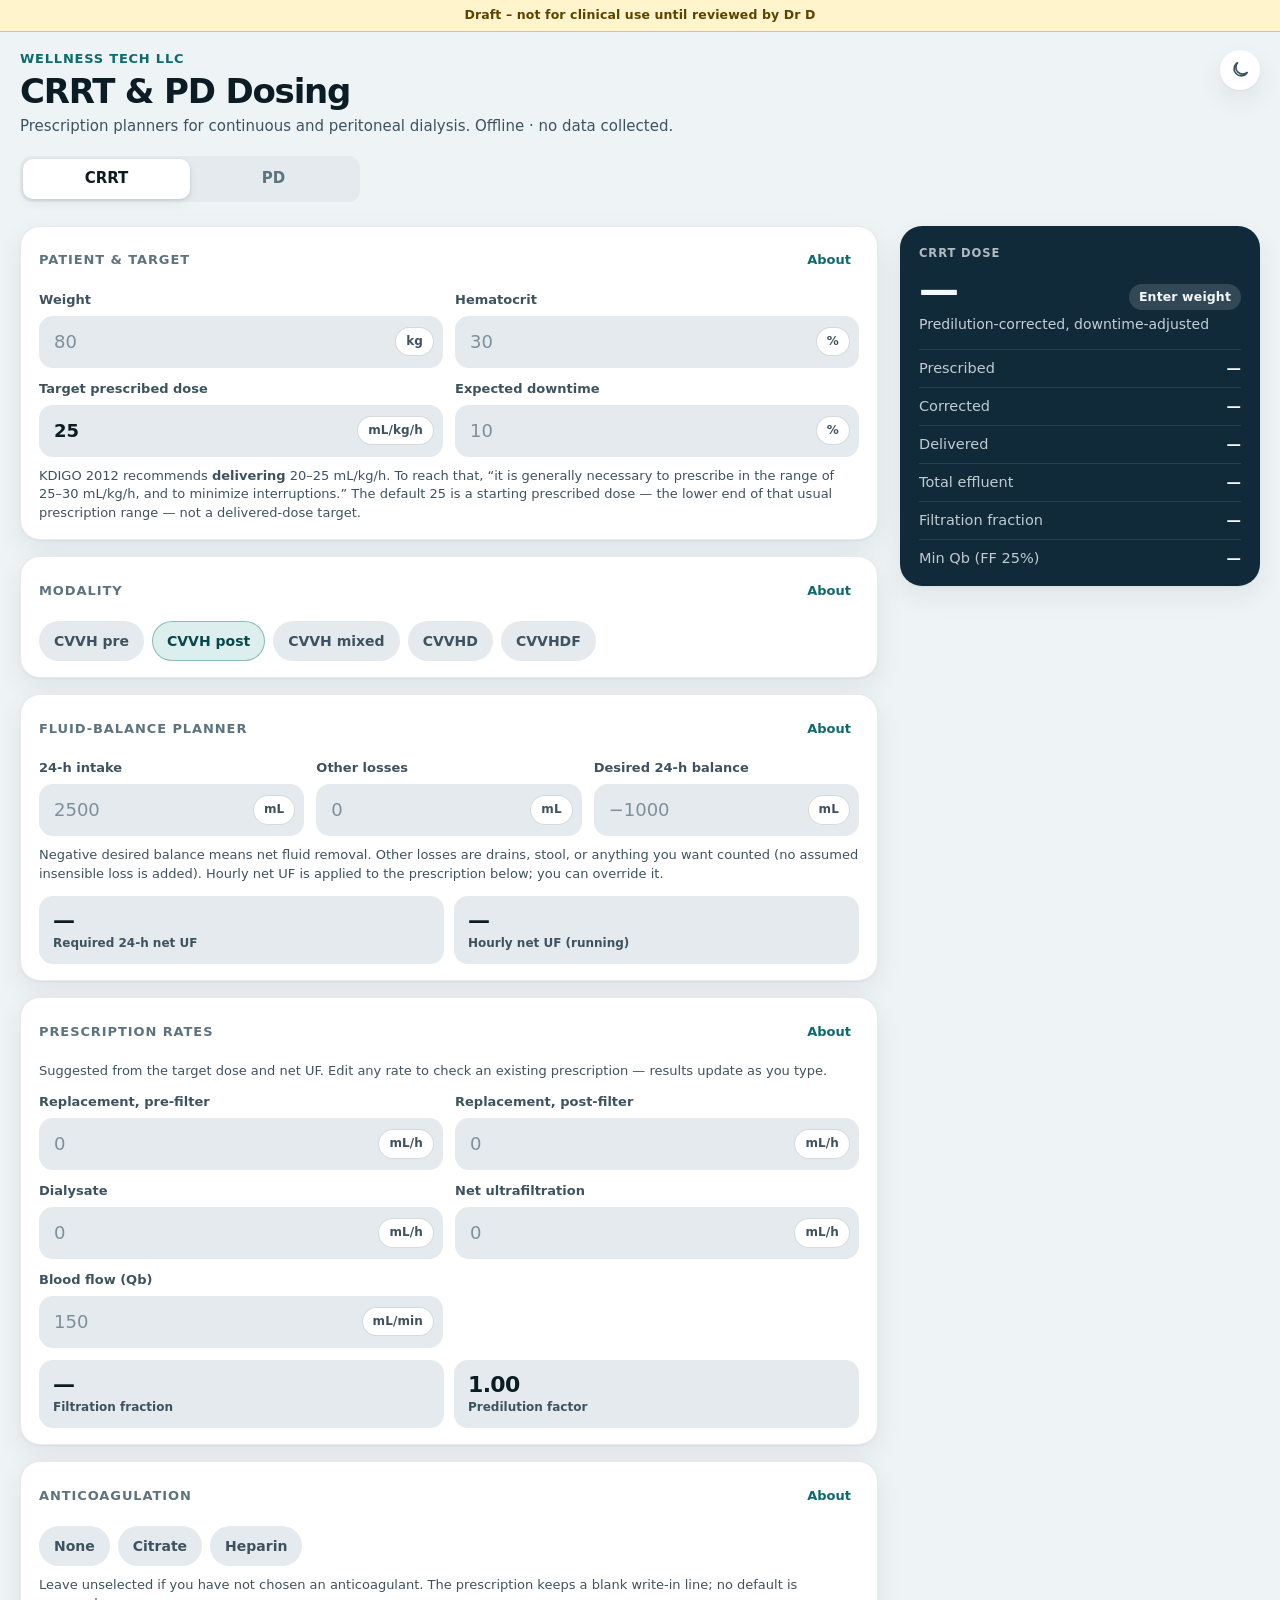
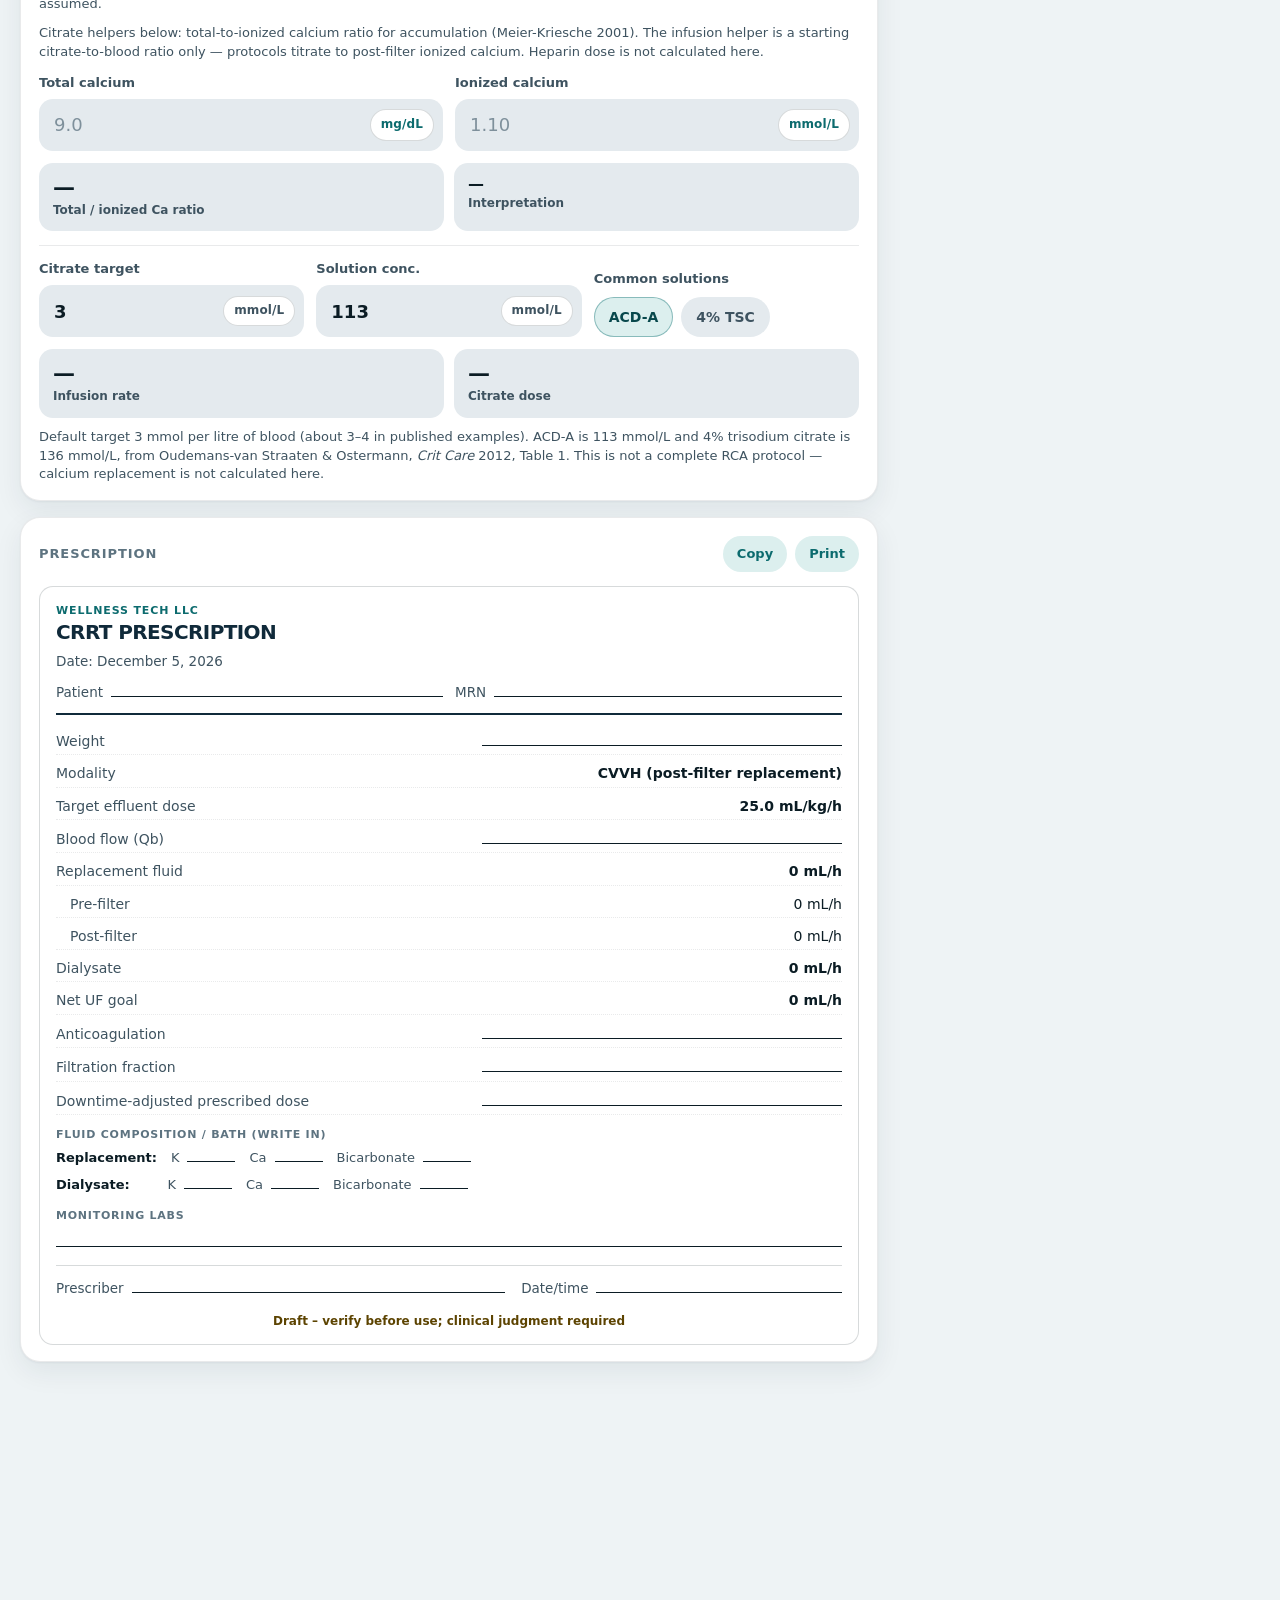
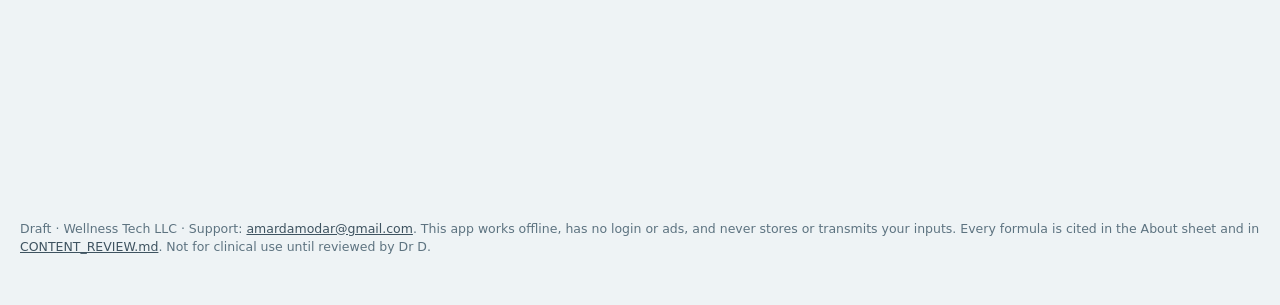
==== commit 19d53ef6: "Add prescription-format order sheets for CRRT and PD. Plain-text generators and on-screen sheets are" ====
--- a/index.html
+++ b/index.html
@@ -192,10 +192,16 @@
 
       <article class="card">
         <div class="card-h">
-          <h2>Citrate anticoagulation</h2>
+          <h2>Anticoagulation</h2>
           <button type="button" class="about-btn" data-about="citrate">About</button>
         </div>
-        <p class="note" style="margin-top:0;margin-bottom:12px">Total-to-ionized calcium ratio for accumulation (Meier-Kriesche 2001). The infusion helper is a starting citrate-to-blood ratio only — protocols titrate to post-filter ionized calcium.</p>
+        <div class="chips" id="c-ac" role="radiogroup" aria-label="Anticoagulation">
+          <button type="button" class="chip" role="radio" aria-checked="false" data-ac="none">None</button>
+          <button type="button" class="chip" role="radio" aria-checked="false" data-ac="citrate">Citrate</button>
+          <button type="button" class="chip" role="radio" aria-checked="false" data-ac="heparin">Heparin</button>
+        </div>
+        <p class="note">Leave unselected if you have not chosen an anticoagulant. The prescription keeps a blank write-in line; no default is assumed.</p>
+        <p class="note" style="margin-bottom:12px">Citrate helpers below: total-to-ionized calcium ratio for accumulation (Meier-Kriesche 2001). The infusion helper is a starting citrate-to-blood ratio only — protocols titrate to post-filter ionized calcium. Heparin dose is not calculated here.</p>
         <div class="grid-2">
           <label class="field">
             <span class="field-label">Total calcium</span>
@@ -245,6 +251,17 @@
           <div class="metric"><div class="mv" id="c-cit-m">—</div><div class="ml">Citrate dose</div></div>
         </div>
         <p class="note">Default target 3 mmol per litre of blood (about 3–4 in published examples). ACD-A is 113 mmol/L and 4% trisodium citrate is 136 mmol/L, from Oudemans-van Straaten &amp; Ostermann, <em>Crit Care</em> 2012, Table 1. This is not a complete RCA protocol — calcium replacement is not calculated here.</p>
+      </article>
+
+      <article class="card rx-card" id="c-rx-card">
+        <div class="card-h rx-card-h">
+          <h2>Prescription</h2>
+          <div class="rx-actions no-print">
+            <button type="button" class="rx-btn" id="c-rx-copy">Copy</button>
+            <button type="button" class="rx-btn" id="c-rx-print">Print</button>
+          </div>
+        </div>
+        <div class="rx-sheet" id="c-rx-sheet"></div>
       </article>
     </div>
 
@@ -582,6 +599,17 @@
         </div>
         <p class="note">Grams are labeled instilled exposure, not absorption. Absorbed glucose is omitted because a cited method for a mixed daily prescription would need measured drain glucose.</p>
       </article>
+
+      <article class="card rx-card" id="p-rx-card">
+        <div class="card-h rx-card-h">
+          <h2>Prescription</h2>
+          <div class="rx-actions no-print">
+            <button type="button" class="rx-btn" id="p-rx-copy">Copy</button>
+            <button type="button" class="rx-btn" id="p-rx-print">Print</button>
+          </div>
+        </div>
+        <div class="rx-sheet" id="p-rx-sheet"></div>
+      </article>
     </div>
 
     <aside class="sticky-result" id="p-sticky" aria-live="polite">
@@ -630,6 +658,7 @@
 
   <script src="./js/config.js"></script>
   <script src="./js/formulas.js"></script>
+  <script src="./js/prescription.js"></script>
   <script src="./js/app.js"></script>
   <script>
     if ("serviceWorker" in navigator) {
--- a/css/styles.css
+++ b/css/styles.css
@@ -795,3 +795,251 @@
 @media (min-width: 600px) {
   .segment { max-width: 340px; }
 }
+
+/* ── Prescription order sheet ── */
+.rx-card {
+  background: var(--bg-elevated);
+}
+.rx-card-h {
+  align-items: center;
+}
+.rx-actions {
+  display: flex;
+  gap: 8px;
+  flex-shrink: 0;
+}
+.rx-btn {
+  font-size: 13px;
+  font-weight: 600;
+  color: var(--teal);
+  background: var(--teal-soft);
+  padding: 7px 14px;
+  border-radius: var(--radius-pill);
+  min-height: 36px;
+  transition: transform var(--dur) var(--ease), background var(--dur) var(--ease);
+}
+.rx-btn:hover { transform: scale(1.03); }
+.rx-btn:focus-visible { outline: 2px solid var(--teal); outline-offset: 2px; }
+.rx-btn.is-copied {
+  color: var(--green-ink);
+  background: var(--green-bg);
+}
+
+.rx-sheet {
+  border: 1px solid var(--hairline-strong);
+  border-radius: 14px;
+  padding: 16px 16px 14px;
+  background: var(--bg-elevated);
+  color: var(--ink);
+}
+.rx-head {
+  border-bottom: 2px solid var(--navy);
+  padding-bottom: 10px;
+  margin-bottom: 12px;
+}
+.rx-kicker {
+  font-size: 11px;
+  font-weight: 600;
+  letter-spacing: 0.08em;
+  text-transform: uppercase;
+  color: var(--teal);
+  margin-bottom: 2px;
+}
+.rx-title {
+  font-size: 20px;
+  font-weight: 700;
+  letter-spacing: -0.03em;
+  color: var(--navy);
+  line-height: 1.15;
+}
+.rx-date {
+  margin-top: 8px;
+  font-size: 13.5px;
+  color: var(--ink-secondary);
+}
+.rx-id-line {
+  display: grid;
+  grid-template-columns: 1fr 1fr;
+  gap: 12px;
+  margin-top: 10px;
+  font-size: 13.5px;
+}
+.rx-writein {
+  display: flex;
+  align-items: baseline;
+  gap: 8px;
+  min-width: 0;
+}
+.rx-writein .lbl {
+  color: var(--ink-secondary);
+  flex-shrink: 0;
+}
+.rx-writein .line {
+  flex: 1;
+  border-bottom: 1px solid var(--ink);
+  min-height: 1.15em;
+  min-width: 48px;
+}
+.rx-rows {
+  display: grid;
+  gap: 5px;
+  font-size: 14px;
+}
+.rx-row {
+  display: grid;
+  grid-template-columns: minmax(0, 1.15fr) minmax(0, 1fr);
+  gap: 8px 12px;
+  align-items: baseline;
+  padding: 3px 0;
+  border-bottom: 1px dotted var(--hairline);
+}
+.rx-row .rk {
+  color: var(--ink-secondary);
+}
+.rx-row .rv {
+  font-weight: 600;
+  font-variant-numeric: tabular-nums;
+  text-align: right;
+  overflow-wrap: anywhere;
+}
+.rx-row.sub .rk { padding-left: 14px; font-weight: 400; }
+.rx-row.sub .rv { font-weight: 500; }
+.rx-row.flag-caution .rv { color: var(--amber-ink); }
+.rx-row.flag-warning .rv { color: var(--red-ink); }
+.rx-row .rv .line {
+  display: block;
+  border-bottom: 1px solid var(--ink);
+  min-height: 1.15em;
+  width: 100%;
+}
+.rx-section {
+  margin-top: 12px;
+  font-size: 11px;
+  font-weight: 700;
+  letter-spacing: 0.07em;
+  text-transform: uppercase;
+  color: var(--ink-tertiary);
+}
+.rx-bath {
+  margin-top: 4px;
+  font-size: 13px;
+  color: var(--ink-secondary);
+  display: grid;
+  gap: 6px;
+}
+.rx-bath-line {
+  display: flex;
+  flex-wrap: wrap;
+  gap: 8px 14px;
+  align-items: baseline;
+}
+.rx-bath-line .kind {
+  font-weight: 600;
+  color: var(--ink);
+  min-width: 7.5em;
+}
+.rx-sig {
+  display: grid;
+  grid-template-columns: 1.4fr 1fr;
+  gap: 16px;
+  margin-top: 18px;
+  padding-top: 12px;
+  border-top: 1px solid var(--hairline-strong);
+  font-size: 13.5px;
+}
+.rx-footer {
+  margin-top: 14px;
+  font-size: 12px;
+  font-weight: 600;
+  color: var(--draft-ink);
+  text-align: center;
+  line-height: 1.4;
+}
+
+@media (max-width: 480px) {
+  .rx-id-line,
+  .rx-sig {
+    grid-template-columns: 1fr;
+    gap: 8px;
+  }
+  .rx-bath-line {
+    flex-direction: column;
+    align-items: stretch;
+    gap: 6px;
+  }
+  .rx-bath-line .kind { min-width: 0; }
+  .rx-row .rv { overflow-wrap: anywhere; }
+}
+
+/* ── Print: only the visible tab's prescription ── */
+@media print {
+  :root, [data-theme="dark"] {
+    --bg: #fff;
+    --bg-elevated: #fff;
+    --ink: #000;
+    --ink-secondary: #222;
+    --ink-tertiary: #333;
+    --navy: #000;
+    --teal: #000;
+    --amber-ink: #000;
+    --red-ink: #000;
+    --draft-ink: #000;
+    --hairline: #ccc;
+    --hairline-strong: #000;
+    color-scheme: light;
+  }
+  @page { margin: 14mm; }
+  html, body {
+    background: #fff !important;
+    color: #000 !important;
+    padding: 0 !important;
+    overflow: visible !important;
+  }
+  .draft-banner,
+  .top,
+  .dock,
+  .foot,
+  .overlay,
+  .sheet,
+  .no-print,
+  .rx-actions,
+  .about-btn,
+  .icon-btn,
+  .segment,
+  .card:not(.rx-card),
+  .sticky-result,
+  .col-main > :not(.rx-card) {
+    display: none !important;
+  }
+  .panel { display: none !important; }
+  .panel.active {
+    display: block !important;
+    padding: 0 !important;
+    margin: 0 !important;
+    max-width: none !important;
+  }
+  .panel.active.wrap,
+  .panel.active .col-main {
+    display: block !important;
+    padding: 0 !important;
+    margin: 0 !important;
+    max-width: none !important;
+  }
+  .rx-card {
+    display: block !important;
+    box-shadow: none !important;
+    border: 0 !important;
+    padding: 0 !important;
+    background: #fff !important;
+    break-inside: avoid;
+  }
+  .rx-card-h { display: none !important; }
+  .rx-sheet {
+    border: 1px solid #000 !important;
+    border-radius: 0 !important;
+    padding: 16px !important;
+    background: #fff !important;
+    color: #000 !important;
+  }
+  .rx-footer { color: #000 !important; }
+}
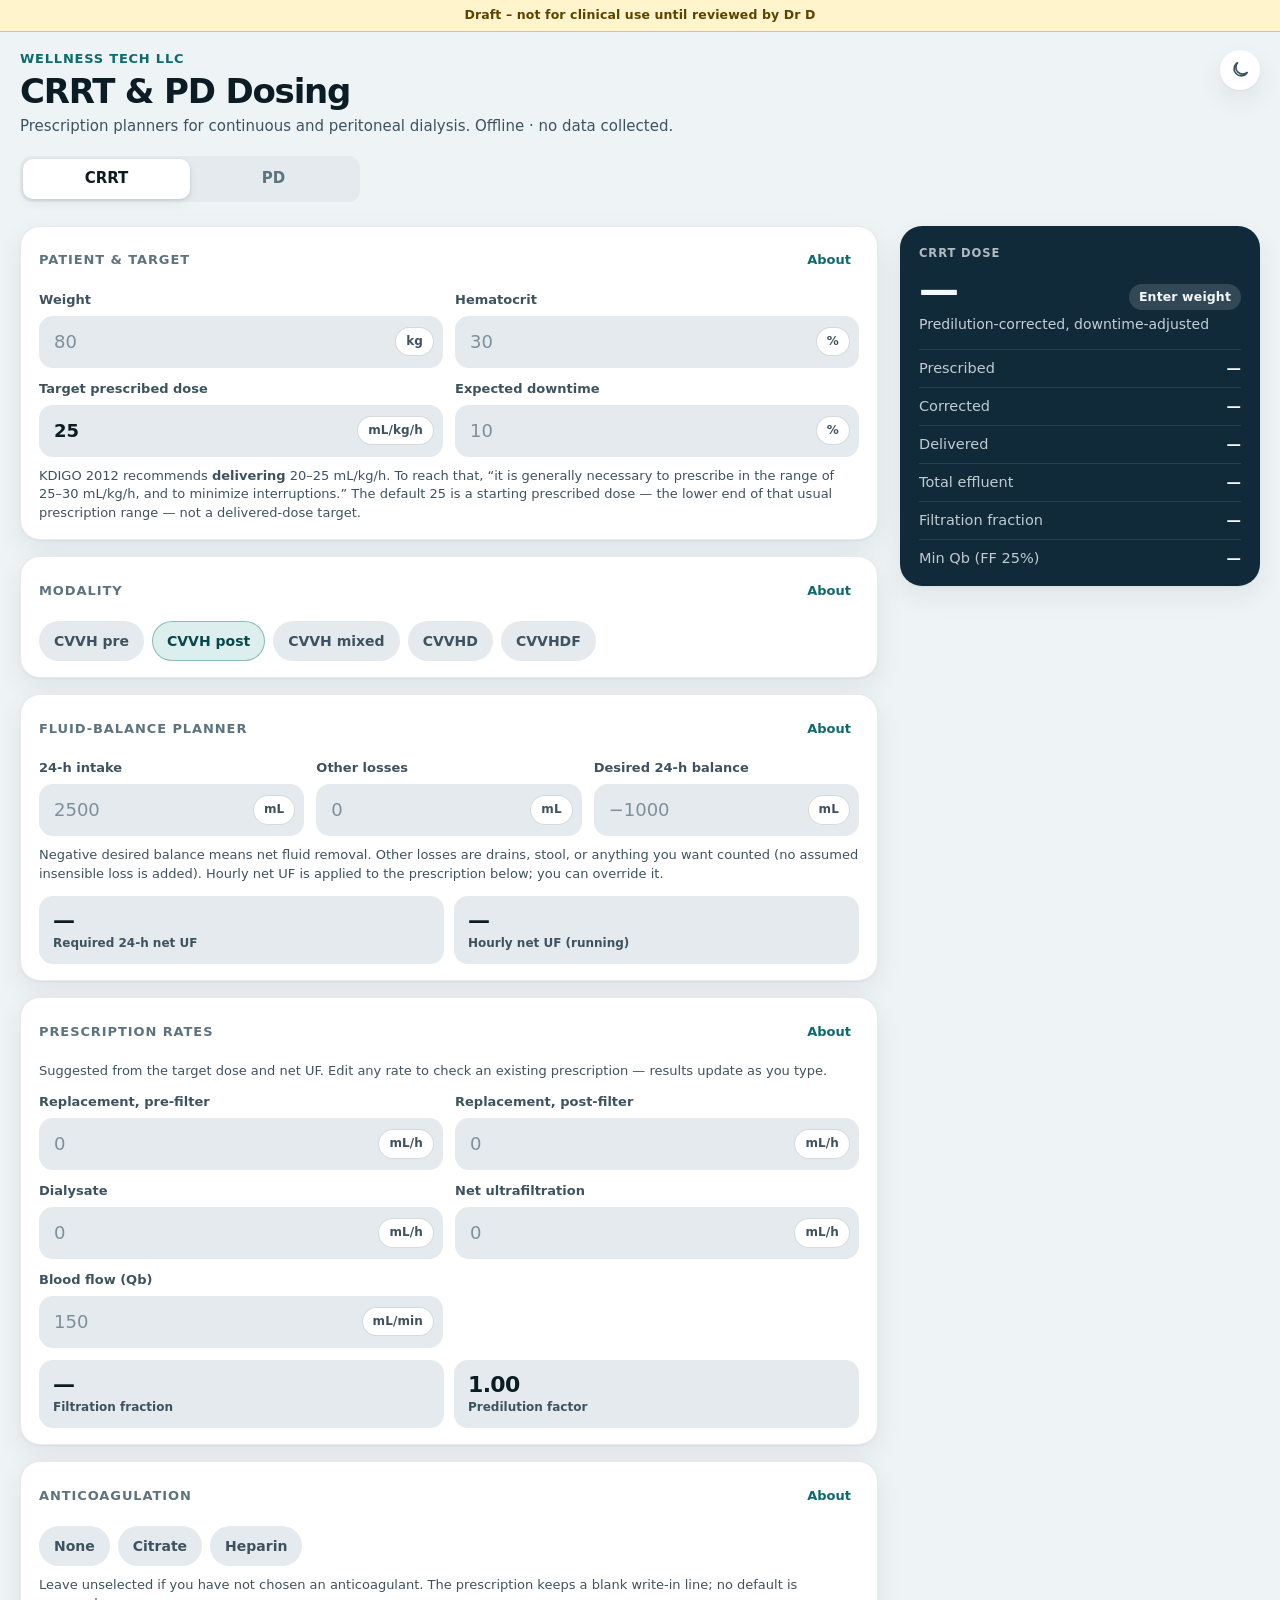
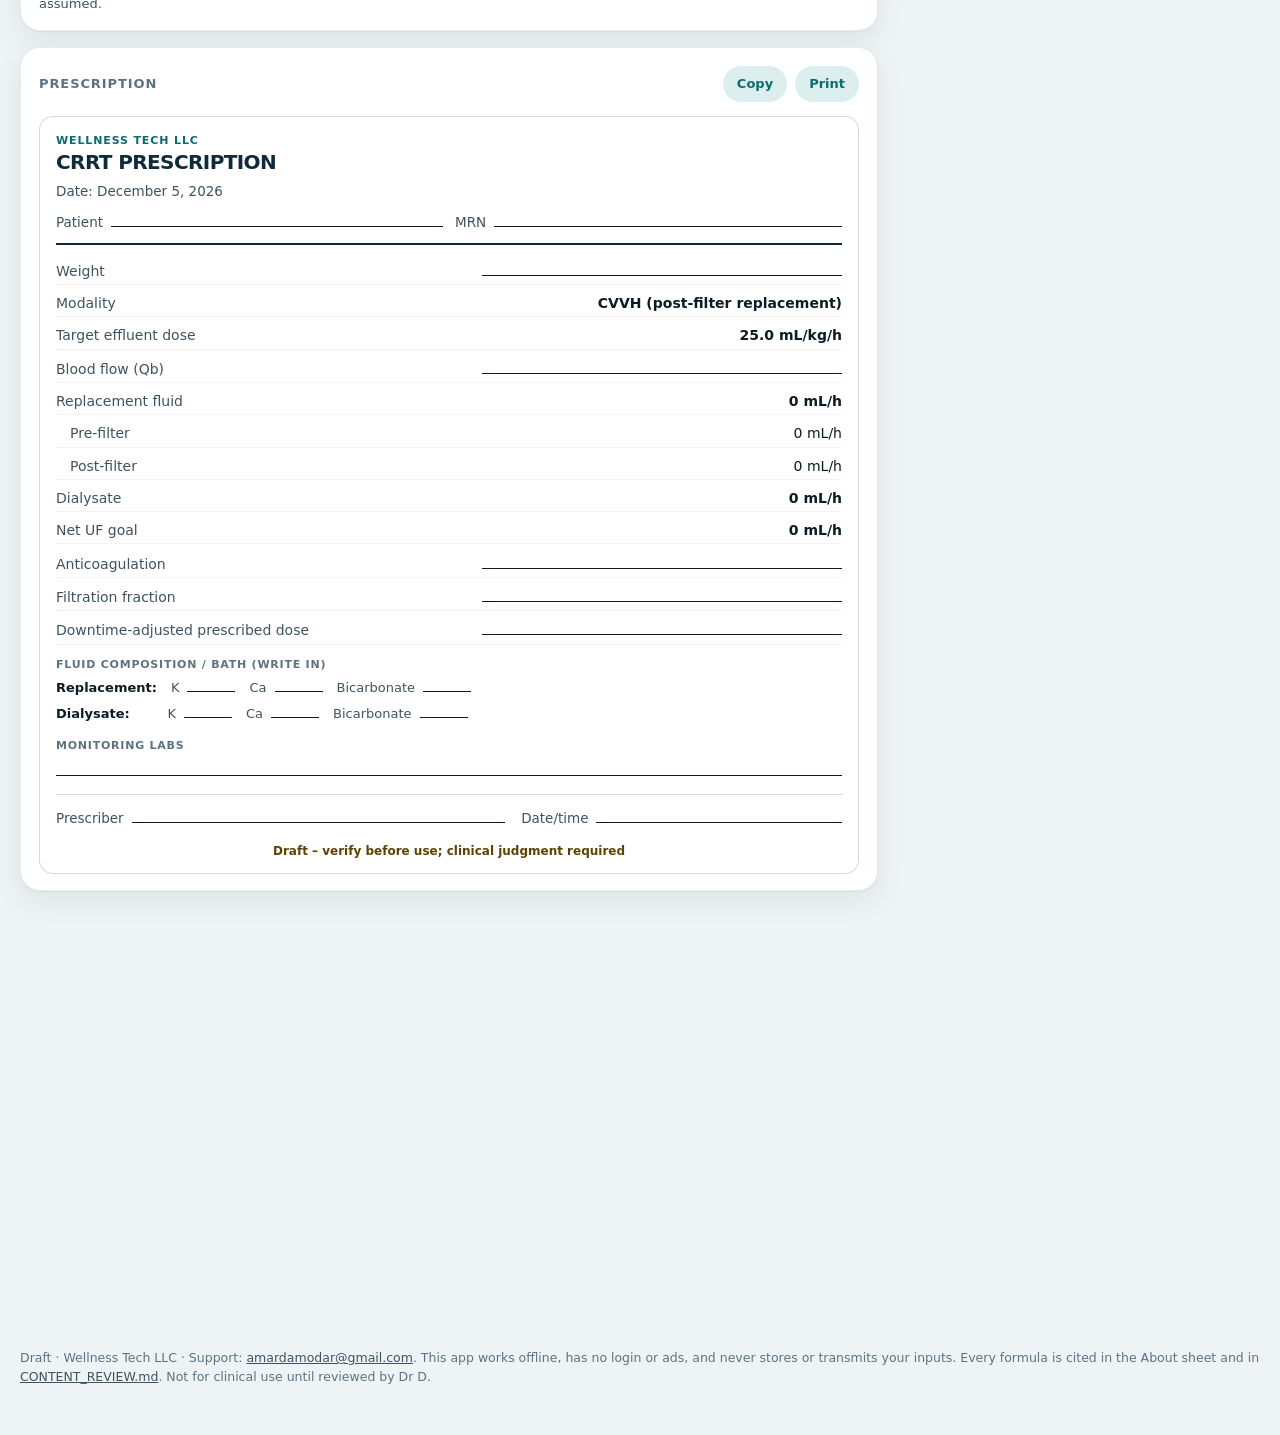
==== commit 38c52e04: "Add a cited unfractionated-heparin calculator on the CRRT tab. Starting bolus 30 IU/kg and 7 IU/kg/h" ====
--- a/index.html
+++ b/index.html
@@ -190,10 +190,10 @@
         </div>
       </article>
 
-      <article class="card">
+      <article class="card" id="c-ac-card">
         <div class="card-h">
           <h2>Anticoagulation</h2>
-          <button type="button" class="about-btn" data-about="citrate">About</button>
+          <button type="button" class="about-btn" data-about="anticoag">About</button>
         </div>
         <div class="chips" id="c-ac" role="radiogroup" aria-label="Anticoagulation">
           <button type="button" class="chip" role="radio" aria-checked="false" data-ac="none">None</button>
@@ -201,7 +201,66 @@
           <button type="button" class="chip" role="radio" aria-checked="false" data-ac="heparin">Heparin</button>
         </div>
         <p class="note">Leave unselected if you have not chosen an anticoagulant. The prescription keeps a blank write-in line; no default is assumed.</p>
-        <p class="note" style="margin-bottom:12px">Citrate helpers below: total-to-ionized calcium ratio for accumulation (Meier-Kriesche 2001). The infusion helper is a starting citrate-to-blood ratio only — protocols titrate to post-filter ionized calcium. Heparin dose is not calculated here.</p>
+
+        <div id="c-heparin-block" class="hidden" style="margin-top:14px">
+          <div class="callout warn" id="c-hep-caution">
+            <strong>Bleeding and HIT.</strong> Avoid heparin if heparin-induced thrombocytopenia is suspected or confirmed: KDIGO 5.3.4 (1A) states that all heparin must be stopped (including heparin locks) and recommends a direct thrombin inhibitor (such as argatroban) or a Factor Xa inhibitor (such as danaparoid or fondaparinux) rather than other or no anticoagulation during RRT. If HIT is present without severe liver failure, KDIGO 5.3.4.1 (2C) suggests argatroban. For CRRT, KDIGO 5.3.2.2 (2B) suggests regional citrate rather than heparin when citrate is not contraindicated. If bleeding risk is increased, KDIGO 5.3.3.2 (2C) suggests avoiding regional heparinization; KDIGO 5.3.3.1 (2C) suggests citrate rather than no anticoagulation when citrate is not contraindicated.
+          </div>
+          <div class="chips" id="c-hep-bolus-on" role="radiogroup" aria-label="Heparin bolus" style="margin-top:14px">
+            <button type="button" class="chip is-on" role="radio" aria-checked="true" data-bolus="yes">Give bolus</button>
+            <button type="button" class="chip" role="radio" aria-checked="false" data-bolus="no">No bolus</button>
+          </div>
+          <div class="grid-2" style="margin-top:14px">
+            <label class="field" id="c-hep-bolus-wrap">
+              <span class="field-label">Bolus</span>
+              <div class="field-control">
+                <input id="c-hep-bolus" inputmode="decimal" autocomplete="off" value="30" aria-label="Heparin bolus">
+                <span class="unit-pill">IU/kg</span>
+              </div>
+            </label>
+            <label class="field">
+              <span class="field-label">Pre-filter infusion</span>
+              <div class="field-control">
+                <input id="c-hep-rate" inputmode="decimal" autocomplete="off" value="7" aria-label="Heparin infusion rate">
+                <button type="button" class="unit-pill btn" id="c-hep-rate-u" data-unit="IU/kg/h" aria-label="Heparin infusion unit">IU/kg/h</button>
+              </div>
+            </label>
+            <label class="field">
+              <span class="field-label">Bag concentration</span>
+              <div class="field-control">
+                <input id="c-hep-conc" inputmode="decimal" autocomplete="off" placeholder="optional" aria-label="Heparin concentration">
+                <span class="unit-pill">units/mL</span>
+              </div>
+            </label>
+            <label class="field">
+              <span class="field-label">Target aPTT</span>
+              <div class="field-control">
+                <input id="c-hep-aptt" autocomplete="off" value="40–45 seconds" aria-label="Target aPTT">
+              </div>
+            </label>
+            <label class="field">
+              <span class="field-label">Anti-Xa (optional)</span>
+              <div class="field-control">
+                <input id="c-hep-antixa" autocomplete="off" placeholder="optional" aria-label="Heparin anti-Xa target">
+              </div>
+            </label>
+            <label class="field">
+              <span class="field-label">Monitoring interval</span>
+              <div class="field-control">
+                <input id="c-hep-mon" autocomplete="off" placeholder="unit protocol" aria-label="Heparin monitoring interval">
+              </div>
+            </label>
+          </div>
+          <div class="metric-grid" style="margin-top:12px">
+            <div class="metric"><div class="mv" id="c-hep-bolus-u">—</div><div class="ml">Bolus</div></div>
+            <div class="metric"><div class="mv" id="c-hep-rate-u-out">—</div><div class="ml">Infusion</div></div>
+            <div class="metric" id="c-hep-ml-m" hidden><div class="mv" id="c-hep-ml">—</div><div class="ml">Infusion (mL/h)</div></div>
+          </div>
+          <p class="note">Starting values are the unfractionated-heparin arm of Joannidis et al., <em>Intensive Care Med.</em> 2007;33:1571-1579 (PMID 17563874), the second of two small RCTs described in KDIGO AKI 2012, §5.3 rationale: bolus <strong>30 IU/kg</strong>, infusion <strong>7 IU/kg/h</strong> pre-filter, titrated to aPTT <strong>40–45 seconds</strong>. Joannidis &amp; Oudemans-van Straaten, <em>Crit Care</em> 2007;11:218 (doi:10.1186/cc5937) describe 30 IU/kg then <strong>5–10 IU/kg/h</strong> as “a possible scheme” in patients with normal coagulation, to be individualized. KDIGO does not recommend a single numeric heparin dose — “large variability,” and “no firm recommendations can be made.” The other KDIGO-cited RCT (Reeves et al., <em>Crit Care Med.</em> 1999;27:2224-2228) used bolus 2000–5000 U then 10 U/kg/h, titrated to aPTT 70–80 seconds. Joannidis 2007 notes increased bleeding when systemic aPTT is longer than 45 seconds (van de Wetering et al., <em>J Am Soc Nephrol.</em> 1996;7:145-150). Every field is editable for your unit’s protocol. Bag concentration has no cited default and is left blank; enter it to see mL/h. No monitoring interval is pre-filled: KDIGO says it is common practice to measure aPTT and adapt the target to bleeding risk, and to monitor the platelet count for HIT.</p>
+        </div>
+
+        <div id="c-citrate-block" class="hidden">
+        <p class="note" style="margin-top:14px;margin-bottom:12px">Citrate helpers: total-to-ionized calcium ratio for accumulation (Meier-Kriesche 2001). The infusion helper is a starting citrate-to-blood ratio only — protocols titrate to post-filter ionized calcium.</p>
         <div class="grid-2">
           <label class="field">
             <span class="field-label">Total calcium</span>
@@ -251,6 +310,7 @@
           <div class="metric"><div class="mv" id="c-cit-m">—</div><div class="ml">Citrate dose</div></div>
         </div>
         <p class="note">Default target 3 mmol per litre of blood (about 3–4 in published examples). ACD-A is 113 mmol/L and 4% trisodium citrate is 136 mmol/L, from Oudemans-van Straaten &amp; Ostermann, <em>Crit Care</em> 2012, Table 1. This is not a complete RCA protocol — calcium replacement is not calculated here.</p>
+        </div>
       </article>
 
       <article class="card rx-card" id="c-rx-card">
